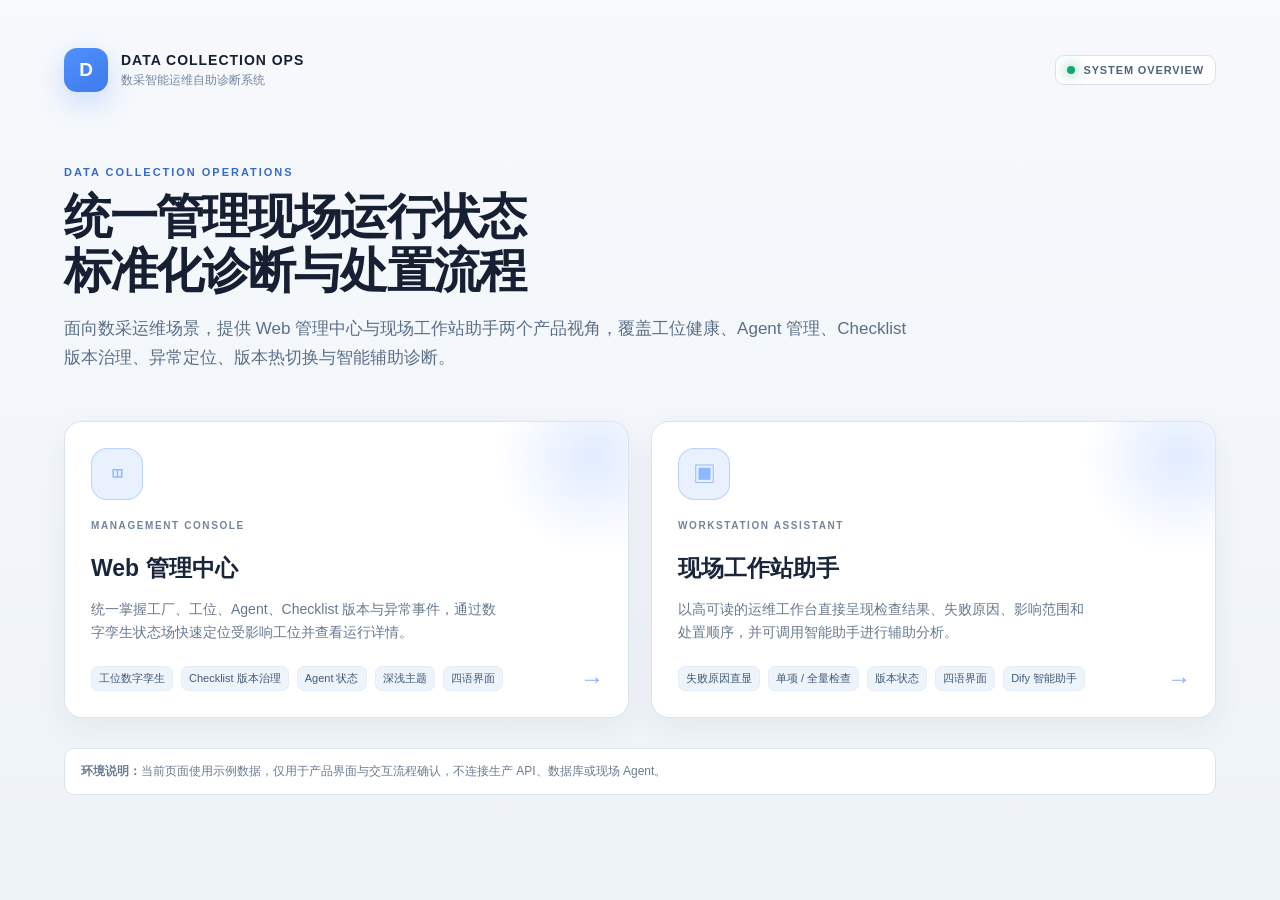
==== index.html @ 31a9c26c "Add files via upload" ====
<!DOCTYPE html>
<html lang="zh-CN" data-theme="light">
<head>
  <meta charset="UTF-8" />
  <meta name="viewport" content="width=device-width,initial-scale=1" />
  <title>数采智能运维自助诊断系统</title>
  <link rel="stylesheet" href="assets/styles.css" />
</head>
<body class="product-entry-body">
  <main class="entry-page official-entry-page">
    <div class="entry-shell">
      <div class="entry-brand official-entry-brand">
        <div class="logo-block">D</div>
        <div>
          <div style="font-weight:800;letter-spacing:.07em">DATA COLLECTION OPS</div>
          <div class="muted" style="font-size:12px;margin-top:4px">数采智能运维自助诊断系统</div>
        </div>
        <div class="entry-status" style="margin-left:auto"><span class="dot green"></span> SYSTEM OVERVIEW</div>
      </div>

      <section class="entry-hero official-entry-hero">
        <div class="section-eyebrow">DATA COLLECTION OPERATIONS</div>
        <h1>统一管理现场运行状态<br/>标准化诊断与处置流程</h1>
        <p>面向数采运维场景，提供 Web 管理中心与现场工作站助手两个产品视角，覆盖工位健康、Agent 管理、Checklist 版本治理、异常定位、版本热切换与智能辅助诊断。</p>
      </section>

      <section class="entry-cards official-entry-cards">
        <a class="entry-card card official-entry-card" href="web-console.html">
          <div class="entry-card-icon">◫</div>
          <div class="entry-card-kicker">MANAGEMENT CONSOLE</div>
          <h2>Web 管理中心</h2>
          <p>统一掌握工厂、工位、Agent、Checklist 版本与异常事件，通过数字孪生状态场快速定位受影响工位并查看运行详情。</p>
          <div class="entry-features"><span class="tag">工位数字孪生</span><span class="tag">Checklist 版本治理</span><span class="tag">Agent 状态</span><span class="tag">深浅主题</span><span class="tag">四语界面</span></div>
          <span class="entry-arrow">→</span>
        </a>
        <a class="entry-card card official-entry-card" href="workstation-assistant.html">
          <div class="entry-card-icon">▣</div>
          <div class="entry-card-kicker">WORKSTATION ASSISTANT</div>
          <h2>现场工作站助手</h2>
          <p>以高可读的运维工作台直接呈现检查结果、失败原因、影响范围和处置顺序，并可调用智能助手进行辅助分析。</p>
          <div class="entry-features"><span class="tag">失败原因直显</span><span class="tag">单项 / 全量检查</span><span class="tag">版本状态</span><span class="tag">四语界面</span><span class="tag">Dify 智能助手</span></div>
          <span class="entry-arrow">→</span>
        </a>
      </section>
      <div class="environment-note"><b>环境说明：</b>当前页面使用示例数据，仅用于产品界面与交互流程确认，不连接生产 API、数据库或现场 Agent。</div>
    </div>
  </main>
  <script src="assets/jquery-3.6.1.min.js"></script>
  <script src="assets/common.js"></script>
</body>
</html>
---- assets/styles.css ----
:root{
  --bg:#07111f;
  --bg-2:#091728;
  --panel:#0e1d31;
  --panel-2:#11233a;
  --panel-3:#0a182a;
  --line:#203b5d;
  --line-soft:#162d49;
  --text:#f5f8ff;
  --text-2:#c3d2e8;
  --muted:#7894b9;
  --brand:#4f8cff;
  --brand-2:#6aa2ff;
  --cyan:#27d3c2;
  --green:#38d6a4;
  --yellow:#f5bf4f;
  --red:#ff6d77;
  --purple:#8e7dff;
  --shadow:0 18px 55px rgba(0,0,0,.27);
  --radius:18px;
  --radius-sm:12px;
  --sidebar:232px;
}
[data-theme="light"]{
  --bg:#edf3fb;
  --bg-2:#f7faff;
  --panel:#ffffff;
  --panel-2:#f5f8fc;
  --panel-3:#eef4fb;
  --line:#d5e1ef;
  --line-soft:#e6edf6;
  --text:#14243b;
  --text-2:#435a78;
  --muted:#7386a1;
  --brand:#2f6fed;
  --brand-2:#4d82ef;
  --cyan:#0aa997;
  --green:#12a772;
  --yellow:#d99516;
  --red:#e64d5a;
  --purple:#6e5be8;
  --shadow:0 16px 42px rgba(31,63,102,.12);
}
*{box-sizing:border-box}
html{scroll-behavior:smooth}
body{margin:0;background:var(--bg);color:var(--text);font-family:"Segoe UI","Microsoft YaHei",Arial,sans-serif;font-size:14px;transition:background .25s,color .25s}
a{color:inherit;text-decoration:none}
button,input,select,textarea{font:inherit}
button{color:inherit}
::selection{background:rgba(79,140,255,.35)}
::-webkit-scrollbar{width:9px;height:9px}
::-webkit-scrollbar-track{background:transparent}
::-webkit-scrollbar-thumb{background:#29435f;border-radius:999px}
[data-theme="light"] ::-webkit-scrollbar-thumb{background:#c4d1df}
.data-badge{display:inline-flex;align-items:center;gap:7px;padding:6px 10px;border:1px solid rgba(79,140,255,.35);background:rgba(79,140,255,.10);border-radius:999px;color:#9fc0ff;font-size:12px;font-weight:600;letter-spacing:.04em}
[data-theme="light"] .data-badge{color:#2f6fed}
.dot{width:8px;height:8px;border-radius:50%;display:inline-block;background:currentColor;box-shadow:0 0 13px currentColor}
.dot.green{color:var(--green)}.dot.red{color:var(--red)}.dot.yellow{color:var(--yellow)}.dot.blue{color:var(--brand)}.dot.muted{color:#6d829c}
.btn{display:inline-flex;align-items:center;justify-content:center;gap:8px;border:1px solid var(--line);background:var(--panel-2);padding:10px 14px;border-radius:10px;cursor:pointer;transition:.18s ease;white-space:nowrap}
.btn:hover{transform:translateY(-1px);border-color:#3d628d;background:#162b46}
[data-theme="light"] .btn:hover{background:#eef4ff;border-color:#aac5eb}
.btn.primary{background:linear-gradient(135deg,var(--brand),#3b74ed);border-color:transparent;color:#fff;box-shadow:0 8px 20px rgba(79,140,255,.22)}
.btn.primary:hover{filter:brightness(1.07)}
.btn.success{border-color:rgba(56,214,164,.45);background:rgba(56,214,164,.09);color:var(--green)}
.btn.danger{border-color:rgba(255,109,119,.45);background:rgba(255,109,119,.08);color:var(--red)}
.btn.ghost{background:transparent}
.btn.sm{padding:7px 10px;border-radius:8px;font-size:12px}
.icon-btn{width:38px;height:38px;padding:0;border-radius:10px}
.card{background:var(--panel);border:1px solid var(--line);border-radius:var(--radius);box-shadow:0 8px 30px rgba(0,0,0,.05)}
.card-head{display:flex;align-items:flex-start;justify-content:space-between;gap:16px;padding:18px 20px;border-bottom:1px solid var(--line-soft)}
.card-title{font-size:17px;font-weight:700;letter-spacing:.01em}
.card-subtitle{margin-top:5px;color:var(--muted);font-size:12px;line-height:1.55}
.card-body{padding:20px}
.section-title{font-size:22px;font-weight:750;letter-spacing:-.02em}
.section-eyebrow{color:#72a9ff;text-transform:uppercase;font-size:11px;letter-spacing:.18em;font-weight:800;margin-bottom:9px}
.muted{color:var(--muted)}
.text-green{color:var(--green)}.text-red{color:var(--red)}.text-yellow{color:var(--yellow)}.text-blue{color:#7fb0ff}
.status-pill{display:inline-flex;align-items:center;gap:7px;border-radius:999px;padding:6px 10px;font-size:12px;font-weight:700;background:var(--panel-3);border:1px solid var(--line)}
.status-pill.green{color:var(--green);border-color:rgba(56,214,164,.35);background:rgba(56,214,164,.07)}
.status-pill.red{color:var(--red);border-color:rgba(255,109,119,.35);background:rgba(255,109,119,.07)}
.status-pill.yellow{color:var(--yellow);border-color:rgba(245,191,79,.35);background:rgba(245,191,79,.07)}
.status-pill.blue{color:#82b4ff;border-color:rgba(79,140,255,.35);background:rgba(79,140,255,.09)}
.kpi-number{font-size:30px;font-weight:760;letter-spacing:-.03em;margin-top:8px}
.kpi-label{color:var(--muted);font-size:12px}
.kpi-trend{font-size:12px;margin-top:8px;color:var(--text-2)}
.progress{height:7px;background:var(--panel-3);border-radius:99px;overflow:hidden}
.progress>span{display:block;height:100%;border-radius:inherit;background:linear-gradient(90deg,var(--brand),var(--cyan))}
.tag{display:inline-flex;align-items:center;padding:4px 7px;border-radius:7px;background:var(--panel-3);color:var(--text-2);border:1px solid var(--line-soft);font-size:11px}
.divider{height:1px;background:var(--line-soft)}
.inline{display:flex;align-items:center;gap:10px}.between{display:flex;align-items:center;justify-content:space-between;gap:12px}
.grid-4{display:grid;grid-template-columns:repeat(4,minmax(0,1fr));gap:14px}
.grid-3{display:grid;grid-template-columns:repeat(3,minmax(0,1fr));gap:14px}
.grid-2{display:grid;grid-template-columns:repeat(2,minmax(0,1fr));gap:14px}

/* Entry */
.entry-page{min-height:100vh;background:
 radial-gradient(circle at 15% 20%,rgba(79,140,255,.18),transparent 30%),
 radial-gradient(circle at 80% 8%,rgba(39,211,194,.10),transparent 28%),var(--bg);padding:48px 5vw}
.entry-shell{max-width:1180px;margin:0 auto}
.entry-brand{display:flex;align-items:center;gap:13px;margin-bottom:64px}
.logo-block{width:44px;height:44px;display:grid;place-items:center;border-radius:13px;background:linear-gradient(145deg,#4e90ff,#407bea);box-shadow:0 10px 30px rgba(79,140,255,.28);font-size:19px;font-weight:800;color:#fff}
.entry-hero{max-width:820px}
.entry-hero h1{font-size:46px;line-height:1.12;margin:12px 0 16px;letter-spacing:-.04em}
.entry-hero p{font-size:17px;color:var(--text-2);line-height:1.75;margin:0}
.entry-cards{display:grid;grid-template-columns:1fr 1fr;gap:22px;margin-top:48px}
.entry-card{position:relative;overflow:hidden;padding:26px;min-height:270px;cursor:pointer;transition:.22s ease}
.entry-card:hover{transform:translateY(-5px);border-color:#3d6594;box-shadow:var(--shadow)}
.entry-card::after{content:"";position:absolute;width:210px;height:210px;border-radius:50%;right:-70px;top:-70px;background:radial-gradient(circle,rgba(79,140,255,.17),transparent 65%)}
.entry-card-icon{width:52px;height:52px;border-radius:16px;display:grid;place-items:center;background:rgba(79,140,255,.12);border:1px solid rgba(79,140,255,.3);font-size:23px;color:#8bb8ff}
.entry-card h2{font-size:23px;margin:22px 0 9px}.entry-card p{color:var(--muted);line-height:1.65;max-width:82%}
.entry-features{display:flex;flex-wrap:wrap;gap:8px;margin-top:22px}.entry-arrow{position:absolute;right:24px;bottom:24px;font-size:24px;color:#82b3ff}

/* Web shell */
.web-page{background:var(--bg-2)}
.app-shell{min-height:100vh;display:grid;grid-template-columns:var(--sidebar) 1fr}
.sidebar{position:sticky;top:0;height:100vh;background:#06101d;border-right:1px solid #1d304a;padding:20px 14px;display:flex;flex-direction:column;z-index:20}
[data-theme="light"] .sidebar{background:#fff;border-color:var(--line)}
.brand{display:flex;align-items:center;gap:11px;padding:4px 8px 22px;border-bottom:1px solid var(--line-soft)}
.brand-name{font-weight:800;letter-spacing:.05em}.brand-sub{font-size:10px;color:var(--muted);margin-top:2px}
.nav{padding:18px 2px;display:flex;flex-direction:column;gap:6px;overflow:auto}
.nav-item{display:flex;align-items:center;gap:12px;padding:11px 12px;border-radius:11px;color:#b7c8df;cursor:pointer;transition:.16s}
[data-theme="light"] .nav-item{color:#4e6179}
.nav-item:hover{background:rgba(79,140,255,.08);color:var(--text)}
.nav-item.active{background:linear-gradient(90deg,rgba(79,140,255,.21),rgba(79,140,255,.08));color:#85b4ff;border:1px solid rgba(79,140,255,.18)}
.nav-icon{width:18px;text-align:center;font-size:15px}
.sidebar-footer{margin-top:auto;border-top:1px solid var(--line-soft);padding-top:14px}
.profile{display:flex;align-items:center;gap:10px;padding:10px}.avatar{width:34px;height:34px;border-radius:10px;background:linear-gradient(145deg,#4f8cff,#6f79ff);display:grid;place-items:center;font-weight:700;color:#fff}
.main{min-width:0}.topbar{height:68px;display:flex;align-items:center;justify-content:space-between;padding:0 28px;border-bottom:1px solid var(--line-soft);background:color-mix(in srgb,var(--bg-2) 86%,transparent);backdrop-filter:blur(12px);position:sticky;top:0;z-index:15}
.page-headline{font-weight:700}.top-actions{display:flex;align-items:center;gap:10px}
.theme-switch{display:flex;padding:3px;border:1px solid var(--line);border-radius:10px;background:var(--panel-3)}
.theme-switch button{border:0;background:transparent;color:var(--muted);border-radius:7px;padding:6px 9px;cursor:pointer;font-size:12px}.theme-switch button.active{background:var(--panel);color:var(--text);box-shadow:0 2px 8px rgba(0,0,0,.12)}
.content{padding:26px 28px 44px;max-width:1700px;margin:0 auto}
.hero-strip{display:flex;justify-content:space-between;align-items:flex-end;gap:20px;margin-bottom:20px}
.hero-strip h1{font-size:31px;margin:5px 0 8px;letter-spacing:-.035em}.hero-strip p{color:var(--muted);margin:0;line-height:1.6}.hero-actions{display:flex;gap:10px}
.kpi-card{padding:18px;position:relative;overflow:hidden}.kpi-card:after{content:"";position:absolute;width:90px;height:90px;border-radius:50%;right:-30px;top:-30px;background:rgba(79,140,255,.08)}
.dashboard-grid{display:grid;grid-template-columns:1.35fr .9fr;gap:14px;margin-top:14px}
.station-table{width:100%;border-collapse:collapse}.station-table th{text-align:left;color:var(--muted);font-size:11px;font-weight:600;padding:0 12px 12px;border-bottom:1px solid var(--line-soft)}.station-table td{padding:14px 12px;border-bottom:1px solid var(--line-soft);vertical-align:middle}.station-table tr:last-child td{border-bottom:0}.station-table tbody tr{cursor:pointer;transition:.15s}.station-table tbody tr:hover{background:rgba(79,140,255,.045)}
.station-name{font-weight:700}.station-meta{font-size:11px;color:var(--muted);margin-top:3px}
.health-score{font-size:18px;font-weight:800}.mini-bar{width:76px;height:5px;background:var(--panel-3);border-radius:99px;margin-top:5px}.mini-bar span{height:100%;display:block;border-radius:inherit}
.alert-list{display:flex;flex-direction:column}.alert-item{padding:14px 0;border-bottom:1px solid var(--line-soft);display:grid;grid-template-columns:auto 1fr auto;gap:11px}.alert-item:last-child{border-bottom:0}.alert-icon{width:31px;height:31px;border-radius:9px;display:grid;place-items:center;background:rgba(255,109,119,.09);color:var(--red);font-weight:900}.alert-title{font-weight:650}.alert-desc{font-size:11px;color:var(--muted);margin-top:4px;line-height:1.45}.alert-time{font-size:11px;color:var(--muted)}
.section-block{margin-top:14px}.tabs{display:flex;gap:6px;padding:0 20px;border-bottom:1px solid var(--line-soft)}.tab{padding:12px 4px;margin-right:18px;color:var(--muted);cursor:pointer;border-bottom:2px solid transparent}.tab.active{color:#86b6ff;border-color:var(--brand);font-weight:650}
.version-toolbar{display:flex;align-items:center;justify-content:space-between;gap:12px;margin-bottom:14px}.segmented{display:flex;background:var(--panel-3);border:1px solid var(--line);border-radius:9px;padding:3px}.segmented button{border:0;background:transparent;color:var(--muted);padding:6px 9px;border-radius:6px;cursor:pointer}.segmented button.active{background:var(--panel-2);color:var(--text)}
.version-table{width:100%;border-collapse:collapse}.version-table th,.version-table td{padding:12px 10px;text-align:left;border-bottom:1px solid var(--line-soft)}.version-table th{font-size:11px;color:var(--muted);font-weight:600}.version-table tbody tr:last-child td{border-bottom:0}
.version-badge{font-weight:800;font-size:15px}.version-current{color:var(--green)}
.sync-timeline{display:flex;align-items:center;gap:0;overflow:auto;padding:8px 0 2px}.sync-step{min-width:120px;position:relative;text-align:center;color:var(--muted)}.sync-step:before{content:"";position:absolute;left:50%;right:-50%;height:2px;background:var(--line);top:10px}.sync-step:last-child:before{display:none}.sync-dot{width:20px;height:20px;border-radius:50%;margin:0 auto 8px;background:var(--panel-3);border:2px solid var(--line);position:relative;z-index:2}.sync-step.done .sync-dot{background:var(--green);border-color:var(--green);box-shadow:0 0 14px rgba(56,214,164,.25)}.sync-step.done{color:var(--text-2)}.sync-step.done:before{background:var(--green)}.sync-step.current .sync-dot{border-color:var(--brand);box-shadow:0 0 0 5px rgba(79,140,255,.1)}.sync-step.current{color:#8eb9ff}
.drawer-mask,.modal-mask{position:fixed;inset:0;background:rgba(2,7,14,.6);backdrop-filter:blur(3px);display:none;z-index:50}.drawer{position:absolute;top:0;right:0;width:min(520px,92vw);height:100%;background:var(--panel);border-left:1px solid var(--line);padding:24px;overflow:auto;box-shadow:-25px 0 70px rgba(0,0,0,.25)}.drawer-close{position:absolute;right:18px;top:18px}.drawer h2{margin:10px 0 4px}.detail-grid{display:grid;grid-template-columns:1fr 1fr;gap:10px;margin:20px 0}.detail-box{padding:13px;border:1px solid var(--line-soft);border-radius:11px;background:var(--panel-3)}.detail-box small{color:var(--muted);display:block;margin-bottom:7px}.check-line{display:grid;grid-template-columns:auto 1fr auto;gap:10px;padding:12px;border:1px solid var(--line-soft);border-radius:11px;margin-top:9px;background:var(--panel-3)}
.modal-mask{align-items:center;justify-content:center}.modal{width:min(560px,92vw);background:var(--panel);border:1px solid var(--line);border-radius:18px;box-shadow:var(--shadow);padding:22px}.modal-mask.open{display:flex}.form-row{margin-top:14px}.form-row label{display:block;color:var(--muted);font-size:12px;margin-bottom:7px}.form-control{width:100%;background:var(--panel-3);color:var(--text);border:1px solid var(--line);border-radius:10px;padding:10px 12px;outline:none}.form-control:focus{border-color:var(--brand)}
.toast{position:fixed;right:24px;top:84px;z-index:90;background:var(--panel);border:1px solid var(--line);border-radius:12px;padding:12px 15px;box-shadow:var(--shadow);display:none;min-width:250px}.toast strong{display:block;margin-bottom:3px}.toast p{margin:0;color:var(--muted);font-size:12px}

/* WPF page */
.wpf-body{background:#06111f;min-height:100vh;padding:18px;display:grid;place-items:center}.wpf-window{width:min(1540px,calc(100vw - 36px));height:min(900px,calc(100vh - 36px));min-height:650px;background:#071421;border:1px solid #27405f;border-radius:13px;overflow:hidden;box-shadow:0 30px 90px rgba(0,0,0,.5);display:grid;grid-template-rows:58px 1fr;position:relative}
.wpf-titlebar{display:grid;grid-template-columns:1fr auto auto;align-items:center;background:#081626;border-bottom:1px solid #1e3856;padding-left:14px}.wpf-brand{display:flex;align-items:center;gap:10px}.wpf-logo{width:36px;height:36px;border-radius:10px;background:linear-gradient(145deg,#4f8cff,#3d78e9);display:grid;place-items:center;font-weight:800}.wpf-brand-title{font-weight:750}.wpf-brand-sub{font-size:10px;color:#7c9bc1;margin-top:2px}.wpf-lang{display:flex;align-items:center;gap:9px;color:#819cbb;font-size:12px;margin-right:16px}.wpf-select{background:#10233a;border:1px solid #274667;border-radius:8px;color:#eef5ff;padding:6px 28px 6px 10px}.window-controls{display:flex;height:100%}.window-control{width:48px;height:100%;border:0;background:transparent;color:#a9bdd6;cursor:pointer;font-size:17px}.window-control:hover{background:#122740;color:#fff}.window-control.close:hover{background:#c9414a;color:#fff}
.wpf-content{padding:22px;overflow:auto;display:flex;flex-direction:column;gap:16px;background:linear-gradient(150deg,#071523,#08192a)}
.wpf-health{display:grid;grid-template-columns:1fr auto;gap:18px;align-items:center;border:1px solid #284361;border-radius:18px;background:#112137;padding:18px 20px}.wpf-health-main{display:flex;align-items:flex-start;gap:14px}.wpf-health-dot{margin-top:7px;width:12px;height:12px;border-radius:50%;background:var(--red);box-shadow:0 0 16px rgba(255,109,119,.45)}.wpf-health-status{font-size:25px;font-weight:780;line-height:1}.wpf-active-badge{margin-left:10px;font-size:13px;color:var(--green);padding:7px 10px;border-radius:9px;background:rgba(56,214,164,.09)}.wpf-health-meta{color:#7896b9;margin-top:10px;display:flex;flex-direction:column;gap:4px}.wpf-actions{display:flex;align-items:center;gap:12px}.wpf-connection{display:flex;align-items:center;gap:8px;background:#112d48;padding:12px 14px;border-radius:12px;font-weight:650}.wpf-primary{background:#4f87f5;color:white;border:0;padding:13px 18px;border-radius:11px;font-weight:700;cursor:pointer}.wpf-primary:hover{filter:brightness(1.08)}
.wpf-info-grid{display:grid;grid-template-columns:repeat(4,minmax(0,1fr));gap:10px}.wpf-info-card{background:#102138;border:1px solid #284361;border-radius:15px;padding:16px 18px;min-height:100px}.wpf-info-label{font-size:11px;color:#7392b8}.wpf-info-value{font-size:18px;font-weight:730;margin-top:9px;white-space:nowrap;overflow:hidden;text-overflow:ellipsis}.wpf-info-value.small{font-size:16px}.wpf-info-sub{font-size:11px;color:#7794b4;margin-top:6px}
.wpf-check-center{border:1px solid #284361;border-radius:18px;background:#102138;padding:20px;flex:1;min-height:320px}.wpf-check-head{display:flex;justify-content:space-between;gap:15px;align-items:flex-start;margin-bottom:18px}.wpf-check-title{font-size:21px;font-weight:760}.wpf-check-desc{font-size:12px;color:#7695bb;margin-top:5px}.wpf-last-update{color:#7998be;font-size:11px;padding-top:8px}
.wpf-group{border:1px solid #284361;border-radius:14px;background:#0a192a;margin-bottom:11px;overflow:hidden}.wpf-group.failed{border-color:#c94c60;box-shadow:inset 0 0 0 1px rgba(255,109,119,.05)}.wpf-group-header{display:grid;grid-template-columns:1fr auto auto;gap:14px;align-items:center;padding:15px 16px}.wpf-group-title{display:flex;align-items:center;gap:10px;font-weight:750}.wpf-group-time{font-size:10px;color:#6f8dae;margin-top:4px;margin-left:21px}.wpf-group-status{font-weight:750}.wpf-check-btn{border:1px solid #2a4b70;background:#15314f;color:#eaf3ff;border-radius:9px;padding:9px 13px;cursor:pointer}.wpf-check-btn:hover{background:#1c3d60}.wpf-item{margin:0 16px 16px 40px;border:1px solid #274462;background:#102139;border-radius:11px;display:grid;grid-template-columns:minmax(180px,260px) auto 1fr auto;gap:14px;align-items:center;padding:12px}.wpf-item-name{font-weight:700}.wpf-item-status{font-weight:750}.wpf-item-reason{color:#b7c8dc;line-height:1.45}.wpf-item-duration{color:#86a7cd;font-size:12px}.wpf-success-copy{color:#4fd5a8;padding:2px 0 15px 39px}
.wpf-footer{display:grid;grid-template-columns:1fr auto;gap:12px;align-items:center;background:#102138;border:1px solid #284361;border-radius:15px;padding:13px 18px}.wpf-agent-label{font-weight:700}.wpf-agent-id{color:#84a4c8;font-size:12px;margin-top:5px}.copy-btn{background:#152e4b;border:0;color:#e9f2ff;padding:10px 13px;border-radius:9px;cursor:pointer}

/* Pet assistant */
.pet-launcher{position:absolute;right:24px;bottom:24px;z-index:40;display:flex;align-items:flex-end;gap:10px}.pet-tip{background:#fff;color:#243247;border-radius:14px 14px 4px 14px;padding:9px 12px;box-shadow:0 10px 30px rgba(0,0,0,.28);font-size:12px;opacity:0;transform:translateY(6px);transition:.2s;pointer-events:none}.pet-launcher:hover .pet-tip{opacity:1;transform:none}.pet{width:62px;height:62px;border:0;border-radius:22px;background:linear-gradient(145deg,#6a96ff,#715cf0);box-shadow:0 12px 32px rgba(77,101,244,.42);cursor:pointer;position:relative;transition:.2s}.pet:hover{transform:translateY(-3px) rotate(-2deg)}.pet-face{position:absolute;left:12px;right:12px;top:17px;height:29px;background:#f8fbff;border-radius:14px 14px 17px 17px}.pet-eye{position:absolute;top:10px;width:5px;height:7px;background:#3a4b72;border-radius:50%}.pet-eye.l{left:10px}.pet-eye.r{right:10px}.pet-mouth{position:absolute;left:50%;bottom:6px;width:11px;height:5px;border-bottom:2px solid #5d6b8f;border-radius:0 0 8px 8px;transform:translateX(-50%)}.pet-ear{position:absolute;width:17px;height:18px;background:#7da5ff;top:-7px}.pet-ear.l{left:8px;border-radius:12px 4px 4px 4px;transform:rotate(-12deg)}.pet-ear.r{right:8px;border-radius:4px 12px 4px 4px;transform:rotate(12deg)}.pet-notify{position:absolute;right:-3px;top:-3px;width:20px;height:20px;border-radius:50%;background:#ff5d6a;color:white;border:3px solid #071421;font-size:10px;font-weight:800;display:grid;place-items:center}
.assistant-panel{position:absolute;right:22px;bottom:96px;width:min(390px,calc(100% - 44px));height:min(600px,calc(100% - 130px));background:#0d1d30;border:1px solid #315274;border-radius:18px;box-shadow:0 28px 70px rgba(0,0,0,.46);z-index:45;display:none;grid-template-rows:auto auto 1fr auto;overflow:hidden}.assistant-panel.open{display:grid}.assistant-head{display:flex;align-items:center;justify-content:space-between;padding:15px 16px;border-bottom:1px solid #213e5d;background:linear-gradient(135deg,#132945,#101f34)}.assistant-ident{display:flex;align-items:center;gap:10px}.assistant-mini-pet{width:34px;height:34px;border-radius:11px;background:linear-gradient(145deg,#6a96ff,#725de8);display:grid;place-items:center;font-weight:800}.assistant-name{font-weight:760}.assistant-online{font-size:10px;color:#5fe0b1;margin-top:2px}.assistant-head-actions{display:flex;gap:4px}.assistant-head-actions button{width:31px;height:31px;border:0;border-radius:8px;background:transparent;color:#8ca8c8;cursor:pointer}.assistant-head-actions button:hover{background:#17324f;color:#fff}.assistant-context{padding:10px 13px;background:#0a1929;border-bottom:1px solid #1c3653;display:flex;align-items:center;gap:8px;font-size:11px;color:#83a1c3}.assistant-context strong{color:#dceaff}.assistant-messages{padding:14px;overflow:auto;display:flex;flex-direction:column;gap:12px}.msg{max-width:88%;display:flex;gap:8px;align-items:flex-start}.msg.bot{align-self:flex-start}.msg.user{align-self:flex-end;flex-direction:row-reverse}.msg-avatar{width:27px;height:27px;border-radius:9px;background:#223e5f;display:grid;place-items:center;font-size:11px;flex:none}.msg.bot .msg-avatar{background:linear-gradient(145deg,#5d8cff,#7159e8)}.bubble{border-radius:13px;padding:10px 11px;line-height:1.55;font-size:12px;background:#132842;border:1px solid #203d5c;color:#dce8f8}.msg.user .bubble{background:#3e74df;border-color:#4e84ee;color:#fff;border-radius:13px 4px 13px 13px}.assistant-actions-row{display:flex;flex-wrap:wrap;gap:6px;margin-top:8px}.quick-chip{border:1px solid #2b4a6d;background:#11243a;color:#9fbee1;border-radius:999px;padding:6px 9px;font-size:10px;cursor:pointer}.quick-chip:hover{border-color:#5485bd;color:#fff}.assistant-compose{padding:11px;border-top:1px solid #1d3856;background:#0a1929}.compose-box{display:grid;grid-template-columns:1fr auto;gap:8px;align-items:end;background:#10233a;border:1px solid #284968;border-radius:12px;padding:7px}.compose-box textarea{resize:none;background:transparent;border:0;outline:0;color:#eaf3ff;min-height:34px;max-height:90px;padding:7px;line-height:1.45}.send-btn{width:38px;height:38px;border:0;border-radius:9px;background:#4f86f0;color:#fff;cursor:pointer;font-size:16px}.assistant-footnote{font-size:9px;color:#5f7e9e;text-align:center;margin-top:6px}.typing{display:inline-flex;gap:4px;align-items:center}.typing i{width:5px;height:5px;background:#84a7cd;border-radius:50%;animation:bounce 1s infinite}.typing i:nth-child(2){animation-delay:.15s}.typing i:nth-child(3){animation-delay:.3s}@keyframes bounce{0%,60%,100%{transform:translateY(0);opacity:.5}30%{transform:translateY(-4px);opacity:1}}

/* responsive */
@media(max-width:1200px){
  :root{--sidebar:205px}.grid-4{grid-template-columns:repeat(2,1fr)}.dashboard-grid{grid-template-columns:1fr}.wpf-info-grid{grid-template-columns:repeat(2,1fr)}
}
@media(max-width:900px){
  .app-shell{grid-template-columns:70px 1fr}.sidebar{padding:14px 8px}.brand-name,.brand-sub,.nav-item span:last-child,.profile>div:last-child{display:none}.brand{justify-content:center;padding-left:0;padding-right:0}.nav-item{justify-content:center}.nav-icon{font-size:17px}.sidebar-footer .profile{justify-content:center}.content{padding:20px 16px}.topbar{padding:0 16px}.hero-strip{align-items:flex-start;flex-direction:column}.entry-cards{grid-template-columns:1fr}.entry-hero h1{font-size:38px}.wpf-window{width:100vw;height:100vh;border-radius:0;border:0}.wpf-body{padding:0}.wpf-info-grid{grid-template-columns:1fr 1fr}.wpf-item{grid-template-columns:1fr auto}.wpf-item-reason{grid-column:1/-1}.wpf-item-duration{grid-column:2}.wpf-group-header{grid-template-columns:1fr auto}.wpf-group-status{display:none}
}
@media(max-width:620px){
  .grid-4,.grid-3,.grid-2{grid-template-columns:1fr}.entry-page{padding:30px 20px}.entry-hero h1{font-size:32px}.top-actions .status-pill{display:none}.wpf-content{padding:12px}.wpf-health{grid-template-columns:1fr}.wpf-actions{justify-content:flex-end}.wpf-info-grid{grid-template-columns:1fr}.wpf-check-head{flex-direction:column}.wpf-last-update{padding:0}.wpf-item{margin-left:12px}.wpf-lang>span{display:none}.assistant-panel{right:10px;bottom:82px;width:calc(100% - 20px)}.pet-launcher{right:14px;bottom:14px}.pet-tip{display:none}
}

/* ===== WPF large-screen cockpit foundation - 1920x1080 ===== */
.cockpit-body{padding:12px;background:#030b15;overflow:hidden}
.cockpit-window{width:min(1880px,calc(100vw - 24px));height:min(1040px,calc(100vh - 24px));min-height:760px;border-radius:16px;grid-template-rows:64px 1fr;background:#071321}
.cockpit-titlebar{grid-template-columns:1fr auto auto auto;padding-left:18px;background:#06111f}
.cockpit-title-state{display:flex;align-items:center;gap:18px;margin-right:28px;font-size:14px}.title-station{font-weight:750;color:#dce9f9}.title-online{display:flex;align-items:center;gap:8px;color:#69deb8;font-size:13px}
.cockpit-content{min-height:0;display:grid;grid-template-rows:128px minmax(0,1fr) 68px;gap:14px;padding:18px;background:radial-gradient(circle at 78% 0%,rgba(40,96,172,.09),transparent 38%),linear-gradient(145deg,#071421,#081827)}
.cockpit-commandbar{border:1px solid #294563;border-radius:18px;background:linear-gradient(135deg,#10233a,#0c1c30);display:grid;grid-template-columns:minmax(380px,1.1fr) auto 230px;gap:26px;align-items:center;padding:22px 24px;box-shadow:inset 0 1px rgba(255,255,255,.015)}
.command-health{display:flex;align-items:center;gap:17px}.command-health-icon{width:54px;height:54px;border-radius:17px;background:rgba(255,109,119,.08);border:1px solid rgba(255,109,119,.24);display:grid;place-items:center}.command-pulse{width:16px;height:16px;border-radius:50%;background:#ff6d77;box-shadow:0 0 0 7px rgba(255,109,119,.09),0 0 24px rgba(255,109,119,.42)}
.command-label{font-size:13px;color:#7e9bbc}.command-status-row{display:flex;align-items:center;gap:14px;margin-top:5px}.command-status{font-size:30px;letter-spacing:-.03em}.active-chip{font-size:13px;color:#53deb1;background:rgba(56,214,164,.08);border:1px solid rgba(56,214,164,.22);padding:6px 10px;border-radius:9px;font-weight:700}.command-copy{font-size:14px;color:#8ba7c8;margin-top:7px}.command-metrics{display:grid;grid-template-columns:repeat(4,minmax(92px,1fr));gap:10px}.command-metric{min-width:92px;border-left:1px solid #24415f;padding:2px 16px}.command-metric span{display:block;color:#718eaf;font-size:12px}.command-metric strong{display:block;font-size:19px;margin-top:8px;white-space:nowrap}.cockpit-runall{border:1px solid #588ff7;background:linear-gradient(135deg,#4f8cff,#3c73e8);color:white;border-radius:15px;height:66px;padding:0 20px;display:flex;align-items:center;justify-content:center;gap:13px;cursor:pointer;box-shadow:0 12px 28px rgba(79,140,255,.18)}.cockpit-runall:hover{filter:brightness(1.08);transform:translateY(-1px)}.cockpit-runall .runall-icon{width:30px;height:30px;border-radius:10px;background:rgba(255,255,255,.14);display:grid;place-items:center}.cockpit-runall b{display:block;font-size:16px}.cockpit-runall small{display:block;font-size:10px;opacity:.76;margin-top:4px;font-weight:400}
.cockpit-workspace{min-height:0;display:grid;grid-template-columns:minmax(390px,34%) minmax(0,1fr);gap:14px}.check-nav-panel,.diagnosis-panel{min-height:0;border:1px solid #294563;border-radius:18px;background:#0e1e32}.check-nav-panel{padding:21px;display:grid;grid-template-rows:auto minmax(0,1fr) auto}.panel-heading{display:flex;align-items:flex-start;justify-content:space-between;margin-bottom:17px}.panel-heading h2{font-size:24px;margin:2px 0 0}.panel-eyebrow{color:#6ea5f9;letter-spacing:.18em;font-size:10px;font-weight:800}.panel-count{color:#7895b7;border:1px solid #284966;background:#102841;border-radius:9px;padding:7px 10px;font-size:11px}.check-nav-list{display:flex;flex-direction:column;gap:10px;overflow:auto;padding-right:3px}.check-nav-item{width:100%;min-height:96px;border:1px solid #274664;border-radius:15px;background:#0a192a;color:inherit;text-align:left;display:grid;grid-template-columns:auto 1fr auto auto;gap:13px;align-items:center;padding:15px 16px;cursor:pointer;transition:.18s}.check-nav-item:hover{background:#10253d;border-color:#3a6086}.check-nav-item.active{background:#122945;border-color:#4c78aa;box-shadow:inset 3px 0 #4f8cff}.check-nav-item.failed.active{border-color:#c65062;box-shadow:inset 3px 0 #ff6d77}.nav-status-dot{width:12px;height:12px;border-radius:50%;box-shadow:0 0 16px currentColor}.nav-status-dot.red{background:var(--red);color:var(--red)}.nav-status-dot.green{background:var(--green);color:var(--green)}.nav-main b{display:block;font-size:17px}.nav-main small{display:block;color:#7896b9;font-size:12px;margin-top:8px}.nav-state{font-size:14px;font-weight:800}.nav-arrow{font-size:25px;color:#6f8cac}.nav-summary{border-top:1px solid #213d5b;margin-top:15px;padding-top:15px;display:grid;grid-template-columns:1fr 1fr;gap:10px}.nav-summary>div{background:#0a1929;border:1px solid #203b58;border-radius:12px;padding:11px 12px;display:grid;grid-template-columns:auto 1fr auto;gap:9px;align-items:center}.nav-summary b{font-size:12px;color:#9ab0cb}.nav-summary strong{font-size:18px}
.diagnosis-panel{padding:25px;display:grid;grid-template-rows:auto auto auto minmax(0,1fr);gap:17px;overflow:auto}.diagnosis-topline{display:flex;align-items:flex-start;justify-content:space-between;gap:24px}.diagnosis-kicker{font-size:11px;color:#ff8b94;letter-spacing:.13em;font-weight:800;margin-bottom:8px}.diagnosis-title-row{display:flex;align-items:center;gap:12px}.diagnosis-big-dot{width:14px;height:14px;border-radius:50%;flex:none}.diagnosis-big-dot.red{background:var(--red);box-shadow:0 0 20px rgba(255,109,119,.6)}.diagnosis-big-dot.green{background:var(--green);box-shadow:0 0 20px rgba(56,214,164,.5)}.diagnosis-title-row h1{font-size:30px;line-height:1.18;margin:0;letter-spacing:-.025em}.diagnosis-title-wrap p{font-size:14px;color:#8da7c5;margin:9px 0 0 26px}.diagnosis-badge{font-size:13px;font-weight:800;border-radius:9px;padding:7px 10px}.diagnosis-badge.failed{color:#ff7b84;background:rgba(255,109,119,.09);border:1px solid rgba(255,109,119,.28)}.diagnosis-badge.passed{color:#50dcae;background:rgba(56,214,164,.08);border:1px solid rgba(56,214,164,.26)}.diagnosis-top-actions{display:flex;gap:10px}.detail-btn{border:1px solid #315373;background:#132a44;color:#e6f0fd;padding:12px 15px;border-radius:11px;cursor:pointer;font-weight:700;white-space:nowrap}.detail-btn:hover{background:#193754}.detail-btn.ai{border-color:#695ff2;background:linear-gradient(135deg,#695ff2,#4c7eef);color:#fff}.detail-btn.ghost{background:#10253d}
.diagnosis-metrics{display:grid;grid-template-columns:repeat(4,1fr);gap:10px}.diagnosis-metrics article{border:1px solid #274562;background:#0a192a;border-radius:13px;padding:14px 16px}.diagnosis-metrics span{display:block;font-size:11px;color:#708dad}.diagnosis-metrics strong{display:block;font-size:17px;margin-top:8px;overflow:hidden;text-overflow:ellipsis;white-space:nowrap}.diagnosis-main-grid{display:grid;grid-template-columns:minmax(0,1.6fr) minmax(260px,.8fr);gap:12px}.reason-card,.impact-card{border:1px solid #294864;background:#0a192a;border-radius:15px;padding:17px 18px}.reason-card.failed{border-color:#8b4050;background:linear-gradient(135deg,rgba(255,109,119,.065),#0a192a 45%)}.reason-card.passed{border-color:#276b59;background:linear-gradient(135deg,rgba(56,214,164,.055),#0a192a 45%)}.reason-head{display:flex;align-items:center;justify-content:space-between;color:#ff8790;font-size:13px;font-weight:800}.reason-card.passed .reason-head{color:#55dcaf}.reason-code{font-size:10px;font-family:Consolas,monospace;color:#aebdd0;background:#14263a;border-radius:7px;padding:5px 7px}.reason-message{font-size:22px;font-weight:760;line-height:1.35;margin-top:15px;color:#f7fbff}.reason-explain{font-size:14px;line-height:1.65;color:#9db3ce;margin-top:10px}.card-mini-title{font-size:11px;color:#7894b4}.impact-value{font-size:17px;font-weight:730;line-height:1.45;margin-top:11px}.impact-note{font-size:12px;line-height:1.55;color:#7f9bbc;margin-top:10px}.action-card{border:1px solid #284763;background:#0a192a;border-radius:15px;padding:17px 18px;min-height:0}.action-head{display:flex;align-items:center;justify-content:space-between}.action-head h3{font-size:18px;margin:3px 0 0}.action-priority{font-size:11px;color:#ffb4ba;background:rgba(255,109,119,.07);border:1px solid rgba(255,109,119,.18);padding:6px 9px;border-radius:8px}.action-steps{display:grid;grid-template-columns:repeat(3,1fr);gap:10px;margin-top:13px}.action-step{display:grid;grid-template-columns:auto 1fr;gap:12px;align-items:flex-start;border:1px solid #203d5a;background:#0d2034;border-radius:12px;padding:12px}.action-step>span{width:30px;height:30px;border-radius:9px;background:#173451;color:#7fb0ff;display:grid;place-items:center;font-weight:800;font-size:11px}.action-step b{display:block;font-size:13px}.action-step small{display:block;color:#7896b6;font-size:11px;line-height:1.45;margin-top:5px}
.cockpit-runtime-rail{border:1px solid #294563;border-radius:15px;background:#0d1e31;display:grid;grid-template-columns:1.55fr 1.4fr .55fr .55fr .7fr .9fr;align-items:center;overflow:hidden}.rail-item{height:100%;min-width:0;padding:12px 16px;border-right:1px solid #203b58;position:relative}.rail-item:last-child{border-right:0}.rail-item span{display:block;color:#708dab;font-size:10px}.rail-item strong{display:block;font-size:12px;margin-top:6px;white-space:nowrap;overflow:hidden;text-overflow:ellipsis}.rail-item.compact strong{font-size:14px}.rail-item button{position:absolute;right:11px;bottom:11px;border:1px solid #315271;background:#142a43;color:#d9e8f9;border-radius:8px;padding:5px 8px;font-size:10px;cursor:pointer}.cockpit-pet-launcher{right:30px;bottom:86px}.cockpit-assistant{top:78px;right:18px;bottom:86px;width:460px;height:auto;border-radius:18px;box-shadow:-20px 24px 70px rgba(0,0,0,.48)}.cockpit-assistant.open{animation:assistantSlide .22s ease-out}@keyframes assistantSlide{from{transform:translateX(24px);opacity:.2}to{transform:none;opacity:1}}
@media (max-width:1500px){.cockpit-commandbar{grid-template-columns:1fr auto 210px}.command-metrics{grid-template-columns:repeat(2,100px)}.cockpit-workspace{grid-template-columns:380px minmax(0,1fr)}.action-steps{grid-template-columns:1fr}.diagnosis-main-grid{grid-template-columns:1fr}.cockpit-runtime-rail{grid-template-columns:1.4fr 1.2fr repeat(4,.65fr)}}
@media (max-height:850px){.cockpit-content{grid-template-rows:108px minmax(0,1fr) 58px;padding:12px;gap:10px}.cockpit-commandbar{padding:14px 18px}.command-health-icon{width:46px;height:46px}.command-status{font-size:25px}.check-nav-item{min-height:78px;padding:11px 14px}.diagnosis-panel{padding:18px;gap:12px}.diagnosis-title-row h1{font-size:25px}.reason-message{font-size:19px}.action-steps{margin-top:9px}.cockpit-runtime-rail .rail-item{padding:8px 12px}}

/* Language control + station digital twin */
.language-switch{height:38px;display:flex;align-items:center;gap:7px;padding:3px 7px;border:1px solid var(--line);border-radius:10px;background:var(--panel-3)}
.language-icon{width:24px;height:24px;border-radius:7px;display:grid;place-items:center;background:rgba(79,140,255,.12);color:#8bb8ff;font-size:11px;font-weight:800}
.language-select{height:30px;min-width:104px;border:0;outline:0;background:transparent;color:var(--text);font-size:12px;cursor:pointer;padding:0 22px 0 2px}
.language-select option{background:var(--panel);color:var(--text)}
[data-theme="light"] .language-icon{background:#e7efff;color:#2f6fed}

.digital-twin-layout{display:grid;grid-template-columns:minmax(0,1.9fr) minmax(310px,.62fr);gap:14px;margin-top:14px;align-items:stretch}
.digital-twin-card{overflow:hidden;min-height:620px;background:linear-gradient(160deg,color-mix(in srgb,var(--panel) 92%,#0c2a4b),var(--panel))}
.twin-head{align-items:center}.twin-title{font-size:20px}.twin-actions{display:flex;align-items:center;gap:10px;flex-wrap:wrap;justify-content:flex-end}
.live-badge{display:inline-flex;align-items:center;gap:7px;border:1px solid rgba(56,214,164,.24);background:rgba(56,214,164,.06);border-radius:9px;padding:7px 9px;color:var(--green);font-size:10px;font-weight:800;letter-spacing:.08em}
.live-badge i{width:7px;height:7px;border-radius:50%;background:var(--green);box-shadow:0 0 12px var(--green);animation:livePulse 1.5s infinite}@keyframes livePulse{50%{opacity:.35;transform:scale(.75)}}
.twin-body{padding:14px 18px 16px;position:relative}
.twin-overview-strip{display:grid;grid-template-columns:repeat(4,minmax(0,1fr)) 120px;gap:9px;margin-bottom:12px}
.twin-stat{min-height:68px;border:1px solid var(--line-soft);background:color-mix(in srgb,var(--panel-3) 86%,transparent);border-radius:12px;padding:11px 13px;position:relative;overflow:hidden}.twin-stat:after{content:"";position:absolute;inset:auto -22px -25px auto;width:72px;height:72px;border-radius:50%;background:rgba(79,140,255,.06)}
.twin-stat span{font-size:10px;color:var(--muted);font-weight:750;letter-spacing:.05em}.twin-stat strong{display:block;font-size:21px;margin-top:5px}.twin-stat small{position:absolute;right:11px;top:29px;color:var(--green);font-size:9px}
.twin-health-ring{width:90px;height:90px;justify-self:end;margin-top:-10px;border-radius:50%;display:grid;place-items:center;position:relative;background:conic-gradient(var(--green) 0 92.8%,rgba(80,110,145,.18) 92.8%);box-shadow:0 0 26px rgba(56,214,164,.09)}
.twin-health-ring:before{content:"";position:absolute;inset:8px;border-radius:50%;background:var(--panel)}.ring-value{z-index:1;font-size:18px;font-weight:800}.ring-value small{font-size:9px;color:var(--muted)}.twin-health-ring>span{position:absolute;z-index:1;top:54px;font-size:8px;color:var(--muted);text-transform:uppercase;letter-spacing:.07em}
.factory-scene{height:430px;position:relative;perspective:1100px;overflow:hidden;border:1px solid color-mix(in srgb,var(--line) 78%,transparent);border-radius:18px;background:radial-gradient(circle at 50% 44%,rgba(79,140,255,.11),transparent 34%),linear-gradient(180deg,rgba(7,19,34,.45),rgba(4,13,25,.82));isolation:isolate}
[data-theme="light"] .factory-scene{background:radial-gradient(circle at 50% 44%,rgba(47,111,237,.11),transparent 34%),linear-gradient(180deg,#f8fbff,#eef4fb)}
.factory-floor{position:absolute;left:4%;right:4%;top:22%;height:72%;transform:rotateX(62deg) translateZ(-65px);transform-origin:center top;border:1px solid rgba(95,149,213,.25);border-radius:24px;background-image:linear-gradient(rgba(73,133,196,.14) 1px,transparent 1px),linear-gradient(90deg,rgba(73,133,196,.14) 1px,transparent 1px),linear-gradient(135deg,rgba(79,140,255,.045),rgba(39,211,194,.015));background-size:42px 42px,42px 42px,100% 100%;box-shadow:0 80px 100px rgba(0,0,0,.22),inset 0 0 70px rgba(79,140,255,.08)}
.factory-floor:after{content:"";position:absolute;inset:12% 8%;border:1px dashed rgba(77,154,218,.18);border-radius:14px}
.factory-links{position:absolute;inset:0;width:100%;height:100%;filter:drop-shadow(0 0 8px rgba(39,211,194,.26));pointer-events:none}.factory-links path{fill:none;stroke:url(#linkGlow);stroke-width:1.3;stroke-dasharray:5 8;animation:lineFlow 6s linear infinite}@keyframes lineFlow{to{stroke-dashoffset:-80}}
.zone-label{position:absolute;color:rgba(135,177,224,.28);font-size:10px;font-weight:900;letter-spacing:.24em;pointer-events:none}.z-b{left:8%;top:11%}.z-d{left:44%;top:13%}.z-g{left:67%;top:14%}.z-h{right:7%;top:12%}
.station-node{--node:#38d6a4;position:absolute;left:var(--x);top:var(--y);transform:translate(-50%,-50%) translateY(calc(var(--lift) * -1));width:155px;min-height:70px;border:1px solid color-mix(in srgb,var(--node) 48%,var(--line));border-radius:13px;background:linear-gradient(155deg,color-mix(in srgb,var(--panel) 94%,var(--node)),color-mix(in srgb,var(--panel-3) 96%,var(--node)));color:var(--text);display:grid;grid-template-columns:38px 1fr auto;gap:9px;align-items:center;padding:10px 10px 10px 9px;text-align:left;cursor:pointer;z-index:4;box-shadow:0 17px 35px rgba(0,0,0,.24),0 0 20px color-mix(in srgb,var(--node) 16%,transparent);transition:.22s ease;transform-style:preserve-3d}
.station-node:after{content:"";position:absolute;inset:auto 9px -8px 9px;height:8px;background:color-mix(in srgb,var(--node) 24%,#07131f);clip-path:polygon(5% 0,95% 0,100% 100%,0 100%);filter:brightness(.8);opacity:.7}
.station-node:hover{transform:translate(-50%,-50%) translateY(calc(var(--lift) * -1 - 8px)) scale(1.05);z-index:10;box-shadow:0 25px 48px rgba(0,0,0,.34),0 0 34px color-mix(in srgb,var(--node) 28%,transparent)}
.station-node.healthy{--node:var(--green)}.station-node.failed{--node:var(--red)}.station-node.switching{--node:var(--yellow)}.station-node.filtered-out{opacity:.07;filter:grayscale(1);pointer-events:none;transform:translate(-50%,-50%) scale(.88)}
.node-beam{position:absolute;left:50%;top:100%;width:1px;height:calc(var(--lift) + 35px);background:linear-gradient(var(--node),transparent);box-shadow:0 0 9px var(--node);opacity:.45;pointer-events:none}
.node-icon{width:36px;height:36px;border-radius:10px;display:grid;place-items:center;border:1px solid color-mix(in srgb,var(--node) 35%,transparent);background:color-mix(in srgb,var(--node) 11%,transparent);color:var(--node);font-size:10px;font-weight:900}.node-copy{min-width:0}.node-copy b{display:block;font-size:12px;white-space:nowrap;overflow:hidden;text-overflow:ellipsis}.node-copy small{display:block;font-size:8px;color:var(--muted);margin-top:4px;white-space:nowrap;overflow:hidden;text-overflow:ellipsis}.node-score{font-size:16px;font-weight:850;color:var(--node)}
.node-alert,.node-spin{position:absolute;right:-7px;top:-8px;width:22px;height:22px;border-radius:50%;display:grid;place-items:center;background:var(--node);color:#fff;font-weight:900;font-size:11px;box-shadow:0 0 18px color-mix(in srgb,var(--node) 70%,transparent)}.node-spin{color:#412c00;animation:nodeRotate 3s linear infinite}@keyframes nodeRotate{to{transform:rotate(360deg)}}
.scene-center-orb{position:absolute;left:50%;top:53%;width:74px;height:74px;transform:translate(-50%,-50%);border-radius:50%;display:grid;place-items:center;align-content:center;background:radial-gradient(circle at 35% 30%,#5b9aff,#1e4c8d 62%,#0a2242);border:1px solid rgba(123,180,255,.65);box-shadow:0 0 0 8px rgba(79,140,255,.05),0 0 48px rgba(79,140,255,.36);z-index:2;color:white}.scene-center-orb b{font-size:16px}.scene-center-orb small{font-size:8px;opacity:.72}.orb-pulse{position:absolute;inset:-13px;border-radius:50%;border:1px solid rgba(79,140,255,.25);animation:orbPulse 2.2s infinite}@keyframes orbPulse{50%{transform:scale(1.14);opacity:.2}}
.twin-legend{display:flex;align-items:center;gap:18px;margin-top:11px;color:var(--muted);font-size:10px}.twin-legend>span{display:inline-flex;align-items:center;gap:6px}.twin-legend em{font-style:normal}.twin-legend b{color:var(--text);font-size:11px}.legend-dot{width:7px;height:7px;border-radius:50%;box-shadow:0 0 8px currentColor}.legend-dot.healthy{background:var(--green);color:var(--green)}.legend-dot.switching{background:var(--yellow);color:var(--yellow)}.legend-dot.failed{background:var(--red);color:var(--red)}.legend-hint{margin-left:auto;font-family:Consolas,monospace;opacity:.65}
.alert-command{min-height:620px}.alert-command .alert-list{gap:8px}.alert-command .alert-item{padding:12px 8px}.alert-command .alert-title{font-size:12px}.alert-command .alert-desc{font-size:10px;margin-top:4px}.alert-insight{margin-top:15px;padding:13px;border:1px solid rgba(142,125,255,.23);border-radius:13px;background:linear-gradient(135deg,rgba(142,125,255,.08),rgba(79,140,255,.035));display:grid;grid-template-columns:auto 1fr;gap:11px}.insight-orb{width:34px;height:34px;border-radius:11px;background:linear-gradient(145deg,#8e7dff,#4f8cff);display:grid;place-items:center;font-size:10px;font-weight:900;color:#fff}.alert-insight b{font-size:12px}.alert-insight p{font-size:10px;line-height:1.55;color:var(--muted);margin:5px 0 0}
.station-detail-drawer{width:min(590px,94vw)}.drawer-hero{display:flex;align-items:center;justify-content:space-between;padding-right:46px}.drawer-health-orb{width:78px;height:78px;border-radius:50%;display:grid;place-items:center;align-content:center;background:conic-gradient(var(--red) 0 82%,rgba(90,110,135,.15) 82%);position:relative}.drawer-health-orb:after{content:"";position:absolute;inset:7px;background:var(--panel);border-radius:50%}.drawer-health-orb strong,.drawer-health-orb small{z-index:1}.drawer-health-orb strong{font-size:22px}.drawer-health-orb small{font-size:8px;color:var(--muted)}.drawer-section-title{font-weight:760;margin:3px 0 8px}.drawer-mini-chart{margin-top:18px;padding:13px;border:1px solid var(--line-soft);border-radius:12px;background:var(--panel-3)}.mini-chart-head{display:flex;justify-content:space-between;font-size:10px;color:var(--muted)}.mini-chart-head strong{color:var(--text)}.sparkline{height:46px;display:flex;align-items:flex-end;gap:6px;margin-top:10px}.sparkline i{flex:1;min-width:5px;border-radius:5px 5px 1px 1px;background:linear-gradient(var(--brand),var(--cyan));opacity:.7}

@media(max-width:1350px){.digital-twin-layout{grid-template-columns:1fr}.alert-command{min-height:auto}.twin-overview-strip{grid-template-columns:repeat(4,1fr);}.twin-health-ring{display:none}.factory-scene{height:390px}}
@media(max-width:980px){.language-icon{display:none}.language-select{min-width:86px}.twin-overview-strip{grid-template-columns:repeat(2,1fr)}.factory-scene{height:360px}.station-node{width:132px}.node-copy small{display:none}.digital-twin-card{min-height:auto}.twin-actions{justify-content:flex-start}.twin-head{flex-direction:column;align-items:flex-start}}


/* ===== Official product presentation layer ===== */
.product-entry-body,[data-theme="light"] .product-entry-body{background:#f4f7fb}
.official-entry-page{background:linear-gradient(180deg,#f7f9fc 0%,#eef3f8 100%);color:#172033}
.official-entry-brand{margin-bottom:74px}.entry-status{display:inline-flex;align-items:center;gap:8px;color:#50647d;border:1px solid #dbe3ec;background:#fff;padding:8px 11px;border-radius:9px;font-size:11px;font-weight:700;letter-spacing:.08em}
.official-entry-hero{max-width:900px}.official-entry-hero .section-eyebrow{color:#356bc8}.official-entry-hero h1{font-size:48px;color:#172033}.official-entry-hero p{color:#5b6f87;max-width:850px}
.official-entry-card{background:#fff;border-color:#dbe3ed;box-shadow:0 10px 30px rgba(35,55,80,.06)}.official-entry-card:hover{border-color:#8fb1e6;box-shadow:0 18px 42px rgba(35,55,80,.10)}.entry-card-kicker{font-size:10px;color:#73859a;letter-spacing:.16em;font-weight:800;margin-top:20px}.official-entry-card h2{color:#19263a}.official-entry-card p{color:#67798f}.environment-note{margin-top:30px;padding:13px 16px;border-radius:10px;border:1px solid #dbe3ed;background:#fff;color:#6a7c91;font-size:12px;line-height:1.6}

/* Web: enterprise neutral palette, light by default */
[data-theme="light"] .web-page{background:#f3f6fa}
[data-theme="light"] .sidebar{background:#182231;color:#e9eff7;border-color:#263449}[data-theme="light"] .sidebar .brand-sub,[data-theme="light"] .sidebar .nav-item{color:#aebdce}[data-theme="light"] .sidebar .nav-item.active{background:#2b3b51;color:#fff}[data-theme="light"] .sidebar .nav-item:hover{background:#243349;color:#fff}
[data-theme="light"] .topbar{background:rgba(255,255,255,.96);border-color:#e0e6ee;box-shadow:0 2px 12px rgba(25,40,60,.03)}
[data-theme="light"] .hero-strip h1{color:#182338}.data-badge{display:inline-flex;align-items:center;gap:7px;padding:7px 10px;border:1px solid var(--line);background:var(--panel);border-radius:9px;color:var(--text-2);font-size:12px;font-weight:600}.data-badge .dot{box-shadow:none}
[data-theme="light"] .kpi-card{box-shadow:0 5px 18px rgba(30,50,75,.04)}
[data-theme="light"] .digital-twin-card{background:#fff}[data-theme="light"] .factory-scene{background:linear-gradient(180deg,#f8fafc,#eef3f8);border-color:#d8e0e9}.factory-scene{box-shadow:inset 0 0 0 1px rgba(255,255,255,.02)}
[data-theme="light"] .station-node{filter:none!important}[data-theme="light"] .station-node::before{opacity:.22!important}.station-node{transition:transform .18s ease,opacity .18s ease,filter .18s ease}.station-node:hover{transform:translateY(-3px) scale(1.015)}
[data-theme="dark"] .web-page{background:#101722}[data-theme="dark"] .sidebar{background:#111923;border-color:#273445}[data-theme="dark"] .topbar{background:rgba(17,25,35,.96)}[data-theme="dark"] .factory-scene{background:linear-gradient(180deg,#131c27,#0e151f)}

/* WPF: formal, high-contrast workstation console */
.official-wpf-body{padding:18px;background:#e8edf3;min-height:100vh;display:grid;place-items:center;overflow:hidden}
.official-wpf-window{width:min(1880px,calc(100vw - 36px));height:min(1040px,calc(100vh - 36px));min-height:760px;background:var(--bg-2);color:var(--text);border:1px solid var(--line);border-radius:14px;overflow:hidden;box-shadow:0 24px 70px rgba(25,43,65,.18);display:grid;grid-template-rows:66px 1fr;position:relative}
.official-titlebar{display:grid;grid-template-columns:minmax(300px,1fr) auto auto;align-items:center;padding-left:18px;background:var(--panel);border-bottom:1px solid var(--line);min-width:0}.official-brand{display:flex;align-items:center;gap:11px;min-width:0}.official-brand-title{font-size:15px;font-weight:750}.official-brand-sub{font-size:10px;color:var(--muted);margin-top:2px}.official-station-context{display:flex;align-items:center;gap:10px;margin-right:20px}.station-name{font-size:13px;font-weight:750;color:var(--text-2);padding-right:9px;border-right:1px solid var(--line)}.official-title-actions{height:100%;display:flex;align-items:center;gap:10px}.compact-theme button{padding:5px 9px}.official-language-switch{height:36px}.official-window-controls{height:100%;margin-left:4px}.official-titlebar .window-control{height:100%;width:44px;color:var(--muted)}.official-titlebar .window-control:hover{background:var(--panel-3);color:var(--text)}.official-titlebar .window-control.close:hover{background:#d94d57;color:#fff}
.official-wpf-content{min-height:0;padding:16px;background:var(--bg-2);display:grid;grid-template-rows:116px minmax(0,1fr) 66px;gap:14px}
.official-status-overview{display:grid;grid-template-columns:minmax(420px,1.25fr) minmax(500px,1fr) 220px;gap:18px;align-items:center;background:var(--panel);border:1px solid var(--line);border-radius:14px;padding:18px 20px;box-shadow:0 5px 18px rgba(20,38,60,.04)}.official-health-summary{display:flex;align-items:center;gap:15px}.health-symbol{width:52px;height:52px;border-radius:13px;display:grid;place-items:center;font-size:28px;font-weight:850}.health-symbol.failed{color:#c33e48;background:#fff0f1;border:1px solid #efc4c7}.official-health-line{display:flex;align-items:center;gap:11px;margin-top:3px}.official-health-line strong{font-size:27px;letter-spacing:-.025em;color:#b6323d}.official-health-summary p{margin:5px 0 0;color:var(--muted);font-size:13px}.official-overview-metrics{display:grid;grid-template-columns:repeat(4,minmax(90px,1fr));border-left:1px solid var(--line)}.official-overview-metrics article{padding:2px 16px;border-right:1px solid var(--line)}.official-overview-metrics span,.official-overview-metrics small{display:block;color:var(--muted);font-size:11px}.official-overview-metrics strong{display:block;font-size:20px;margin:7px 0 4px}.official-runall{height:66px;border:0;border-radius:11px;background:#2f6fed;color:#fff;display:flex;align-items:center;justify-content:center;gap:12px;padding:0 18px;cursor:pointer;box-shadow:0 8px 20px rgba(47,111,237,.18)}.official-runall:hover{background:#285fce}.official-runall b{display:block;font-size:15px}.official-runall small{display:block;font-size:10px;opacity:.8;margin-top:4px}.official-runall .runall-icon{width:29px;height:29px;border-radius:8px;background:rgba(255,255,255,.14);display:grid;place-items:center}
.official-workspace{min-height:0;display:grid;grid-template-columns:minmax(390px,31%) minmax(0,1fr);gap:14px}.official-checklist-panel,.official-diagnosis-panel{min-height:0;background:var(--panel);border:1px solid var(--line);border-radius:14px;box-shadow:0 5px 18px rgba(20,38,60,.035)}.official-checklist-panel{padding:20px;display:grid;grid-template-rows:auto minmax(0,1fr) auto}.official-panel-head{display:flex;justify-content:space-between;align-items:flex-start;margin-bottom:14px}.official-panel-head h2{font-size:23px;margin:2px 0 5px}.official-panel-head p{margin:0;color:var(--muted);font-size:12px}.official-check-nav{gap:8px}.official-check-item{min-height:82px;border-color:var(--line);background:var(--panel-2);border-radius:11px;padding:12px 14px}.official-check-item:hover{background:var(--panel-3);border-color:#9fb3ca}.official-check-item.active{background:#eef4ff;border-color:#82a7de;box-shadow:inset 3px 0 #2f6fed}.official-check-item.failed.active{background:#fff5f5;border-color:#e4a2a7;box-shadow:inset 3px 0 #d74d57}.official-check-item .nav-main b{font-size:16px}.official-check-item .nav-main small{font-size:11px;color:var(--muted);margin-top:5px}.official-checklist-summary{border-top:1px solid var(--line);padding-top:13px;margin-top:13px;display:grid;grid-template-columns:1fr 1fr;gap:8px}.official-checklist-summary>div{border:1px solid var(--line);background:var(--panel-2);border-radius:9px;padding:10px 11px;display:grid;grid-template-columns:auto 1fr auto;align-items:center;gap:8px}.official-checklist-summary span:not(.dot){font-size:11px;color:var(--muted)}.official-checklist-summary strong{font-size:17px}
.official-diagnosis-panel{padding:22px;display:flex;flex-direction:column;gap:15px;overflow:auto}.official-diagnosis-header{display:flex;align-items:flex-start;justify-content:space-between;gap:20px}.official-diagnosis-title{display:flex;align-items:center;gap:10px;margin-top:5px}.official-diagnosis-title h1{font-size:27px;margin:0;letter-spacing:-.02em}.official-diagnosis-header p{font-size:13px;color:var(--muted);margin:7px 0 0}.official-diagnosis-metrics{grid-template-columns:repeat(4,1fr);gap:9px}.official-diagnosis-metrics article{background:var(--panel-2);border:1px solid var(--line);border-radius:10px;padding:12px 14px}.official-diagnosis-metrics span{font-size:10px;color:var(--muted)}.official-diagnosis-metrics strong{font-size:15px;margin-top:6px}.official-diagnosis-grid{display:grid;grid-template-columns:minmax(0,1.55fr) minmax(250px,.65fr);gap:10px}.official-reason-card{background:#fff5f5!important;border-color:#e7aeb2!important;padding:17px 18px!important}.official-reason-card .reason-head{color:#a82f38}.official-reason-card .reason-message{font-size:19px;color:#8f2831;line-height:1.45}.official-reason-card .reason-explain{font-size:13px;color:#73535a;line-height:1.65}.official-impact-card{background:#f7f9fc;border:1px solid var(--line);padding:17px 18px}.official-impact-card .impact-value{font-size:17px;color:var(--text);line-height:1.5}.official-impact-card .impact-note{font-size:12px;color:var(--muted);line-height:1.6;margin-top:8px}.scope-tag{display:inline-flex;margin-top:12px;border:1px solid #cbd8e8;background:#eef4fb;color:#4c6380;border-radius:7px;padding:6px 8px;font-size:10px}.official-action-card{background:var(--panel-2);border:1px solid var(--line);border-radius:11px;padding:16px 17px}.official-action-card .action-head h3{font-size:17px;margin:3px 0 0}.official-action-steps{grid-template-columns:repeat(3,1fr);gap:8px;margin-top:12px}.official-action-steps .action-step{background:var(--panel);border:1px solid var(--line);border-radius:9px;padding:12px}.official-action-steps .action-step>span{background:#eaf1fb;color:#2f6fed;border-color:#c8d9f1}.official-action-steps b{font-size:13px}.official-action-steps small{font-size:11px;color:var(--muted);line-height:1.5}
.official-runtime-rail{background:var(--panel);border:1px solid var(--line);border-radius:11px;display:grid;grid-template-columns:1.6fr 1.4fr .55fr .55fr .7fr .9fr;align-items:center;overflow:hidden}.official-runtime-rail .rail-item{border-right:1px solid var(--line);padding:10px 14px}.official-runtime-rail .rail-item span{font-size:10px;color:var(--muted)}.official-runtime-rail .rail-item strong{font-size:12px;margin-top:5px}.official-runtime-rail .rail-item button{background:var(--panel-2);border:1px solid var(--line);color:var(--text-2)}
.official-pet-launcher{right:30px;bottom:84px}.official-assistant{top:78px;right:18px;bottom:84px;width:440px;height:auto;border:1px solid var(--line);background:var(--panel);box-shadow:-14px 20px 50px rgba(30,45,65,.18)}
/* WPF dark alternative: neutral slate, not neon */
[data-theme="dark"] .official-wpf-body{background:#0d131b}[data-theme="dark"] .official-wpf-window{background:#131b25;border-color:#2b394a;box-shadow:0 24px 70px rgba(0,0,0,.4)}[data-theme="dark"] .official-titlebar,[data-theme="dark"] .official-status-overview,[data-theme="dark"] .official-checklist-panel,[data-theme="dark"] .official-diagnosis-panel,[data-theme="dark"] .official-runtime-rail{background:#18222e;border-color:#314155}[data-theme="dark"] .official-wpf-content{background:#111923}[data-theme="dark"] .official-check-item,[data-theme="dark"] .official-overview-metrics article,[data-theme="dark"] .official-diagnosis-metrics article,[data-theme="dark"] .official-action-card,[data-theme="dark"] .official-checklist-summary>div{background:#1c2835;border-color:#334459}[data-theme="dark"] .official-check-item.active{background:#20334d;border-color:#5579a7}[data-theme="dark"] .official-check-item.failed.active{background:#3a242a;border-color:#8f5058}[data-theme="dark"] .health-symbol.failed{background:#3d252a;border-color:#77424a;color:#ff8f97}[data-theme="dark"] .official-reason-card{background:#352329!important;border-color:#75444b!important}[data-theme="dark"] .official-reason-card .reason-message{color:#ffafb5}[data-theme="dark"] .official-reason-card .reason-explain{color:#d7b8bb}[data-theme="dark"] .official-impact-card{background:#1c2835;border-color:#334459}[data-theme="dark"] .scope-tag{background:#202f41;border-color:#3b5069;color:#a8c1df}[data-theme="dark"] .official-action-steps .action-step{background:#18222e;border-color:#334459}[data-theme="dark"] .official-action-steps .action-step>span{background:#263b56;color:#8eb9ff;border-color:#3d5879}
@media(max-width:1500px){.official-status-overview{grid-template-columns:1fr minmax(400px,.9fr) 190px}.official-overview-metrics article{padding:2px 10px}.official-workspace{grid-template-columns:360px minmax(0,1fr)}.official-action-steps{grid-template-columns:1fr}.official-diagnosis-grid{grid-template-columns:1fr}.official-runtime-rail{grid-template-columns:1.35fr 1.1fr repeat(4,.65fr)}}
@media(max-height:850px){.official-wpf-content{grid-template-rows:100px minmax(0,1fr) 58px;padding:11px;gap:9px}.official-status-overview{padding:12px 16px}.official-health-line strong{font-size:23px}.official-check-item{min-height:70px;padding:9px 12px}.official-diagnosis-panel{padding:16px;gap:10px}.official-diagnosis-title h1{font-size:23px}.official-reason-card .reason-message{font-size:16px}.official-action-card{padding:12px}}
/* Assistant follows the selected workstation theme */
[data-theme="light"] .official-assistant .assistant-head{background:#f7f9fc;border-color:#dbe3ed}
[data-theme="light"] .official-assistant .assistant-head-actions button{color:#66788e}
[data-theme="light"] .official-assistant .assistant-head-actions button:hover{background:#e9eef5;color:#172033}
[data-theme="light"] .official-assistant .assistant-context{background:#f3f6fa;border-color:#dbe3ed;color:#6b7e94}
[data-theme="light"] .official-assistant .assistant-context strong{color:#27374d}
[data-theme="light"] .official-assistant .msg-avatar{background:#e8eef6;color:#53677f}
[data-theme="light"] .official-assistant .bubble{background:#f5f8fc;border-color:#dbe3ed;color:#26374d}
[data-theme="light"] .official-assistant .msg.user .bubble{background:#2f6fed;border-color:#2f6fed;color:#fff}
[data-theme="light"] .official-assistant .quick-chip{background:#f5f8fc;border-color:#ccd9e8;color:#48617e}
[data-theme="light"] .official-assistant .quick-chip:hover{background:#edf3fb;border-color:#8baee0;color:#285a9f}
[data-theme="light"] .official-assistant .assistant-compose{background:#f7f9fc;border-color:#dbe3ed}
[data-theme="light"] .official-assistant .compose-box{background:#fff;border-color:#cfdbe9}
[data-theme="light"] .official-assistant .compose-box textarea{color:#203148}
[data-theme="light"] .official-assistant .assistant-footnote{color:#7a8ca1}
[data-theme="light"] .official-pet-launcher .pet-notify{border-color:#eef3f8}
[data-theme="dark"] .official-pet-launcher .pet-notify{border-color:#111923}
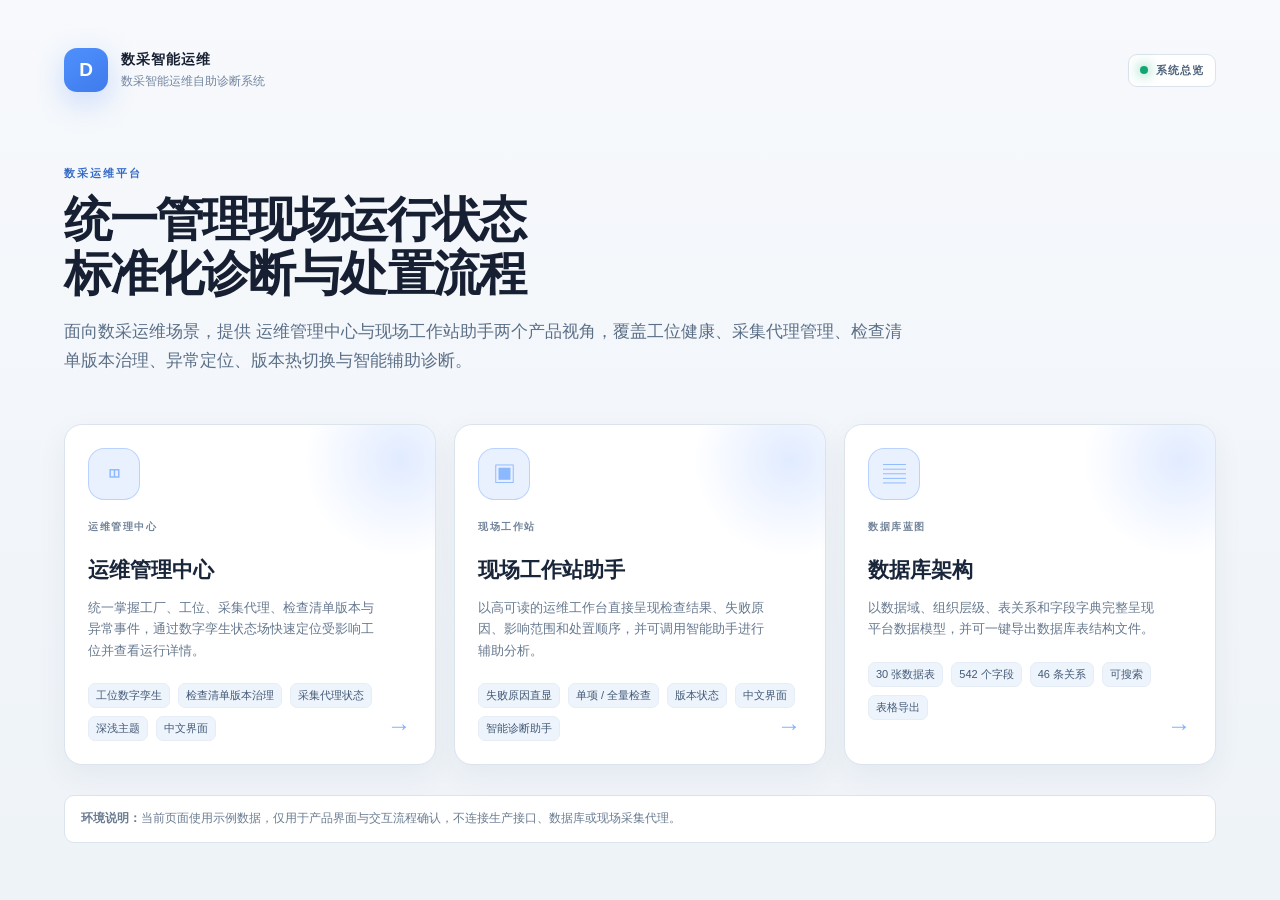
==== commit 5d58ea89: "Add files via upload" ====
--- a/index.html
+++ b/index.html
@@ -1,51 +1,58 @@
 <!DOCTYPE html>
-<html lang="zh-CN" data-theme="light">
+
+<html data-theme="light" lang="zh-CN">
 <head>
-  <meta charset="UTF-8" />
-  <meta name="viewport" content="width=device-width,initial-scale=1" />
-  <title>数采智能运维自助诊断系统</title>
-  <link rel="stylesheet" href="assets/styles.css" />
+<meta charset="utf-8"/>
+<meta content="width=device-width,initial-scale=1" name="viewport"/>
+<title>数采智能运维自助诊断系统</title>
+<link href="assets/styles.css" rel="stylesheet"/>
 </head>
 <body class="product-entry-body">
-  <main class="entry-page official-entry-page">
-    <div class="entry-shell">
-      <div class="entry-brand official-entry-brand">
-        <div class="logo-block">D</div>
-        <div>
-          <div style="font-weight:800;letter-spacing:.07em">DATA COLLECTION OPS</div>
-          <div class="muted" style="font-size:12px;margin-top:4px">数采智能运维自助诊断系统</div>
-        </div>
-        <div class="entry-status" style="margin-left:auto"><span class="dot green"></span> SYSTEM OVERVIEW</div>
-      </div>
-
-      <section class="entry-hero official-entry-hero">
-        <div class="section-eyebrow">DATA COLLECTION OPERATIONS</div>
-        <h1>统一管理现场运行状态<br/>标准化诊断与处置流程</h1>
-        <p>面向数采运维场景，提供 Web 管理中心与现场工作站助手两个产品视角，覆盖工位健康、Agent 管理、Checklist 版本治理、异常定位、版本热切换与智能辅助诊断。</p>
-      </section>
-
-      <section class="entry-cards official-entry-cards">
-        <a class="entry-card card official-entry-card" href="web-console.html">
-          <div class="entry-card-icon">◫</div>
-          <div class="entry-card-kicker">MANAGEMENT CONSOLE</div>
-          <h2>Web 管理中心</h2>
-          <p>统一掌握工厂、工位、Agent、Checklist 版本与异常事件，通过数字孪生状态场快速定位受影响工位并查看运行详情。</p>
-          <div class="entry-features"><span class="tag">工位数字孪生</span><span class="tag">Checklist 版本治理</span><span class="tag">Agent 状态</span><span class="tag">深浅主题</span><span class="tag">四语界面</span></div>
-          <span class="entry-arrow">→</span>
-        </a>
-        <a class="entry-card card official-entry-card" href="workstation-assistant.html">
-          <div class="entry-card-icon">▣</div>
-          <div class="entry-card-kicker">WORKSTATION ASSISTANT</div>
-          <h2>现场工作站助手</h2>
-          <p>以高可读的运维工作台直接呈现检查结果、失败原因、影响范围和处置顺序，并可调用智能助手进行辅助分析。</p>
-          <div class="entry-features"><span class="tag">失败原因直显</span><span class="tag">单项 / 全量检查</span><span class="tag">版本状态</span><span class="tag">四语界面</span><span class="tag">Dify 智能助手</span></div>
-          <span class="entry-arrow">→</span>
-        </a>
-      </section>
-      <div class="environment-note"><b>环境说明：</b>当前页面使用示例数据，仅用于产品界面与交互流程确认，不连接生产 API、数据库或现场 Agent。</div>
-    </div>
-  </main>
-  <script src="assets/jquery-3.6.1.min.js"></script>
-  <script src="assets/common.js"></script>
+<main class="entry-page official-entry-page">
+<div class="entry-shell">
+<div class="entry-brand official-entry-brand">
+<div class="logo-block">D</div>
+<div>
+<div style="font-weight:800;letter-spacing:.07em">数采智能运维</div>
+<div class="muted" style="font-size:12px;margin-top:4px">数采智能运维自助诊断系统</div>
+</div>
+<div class="entry-status" style="margin-left:auto"><span class="dot green"></span> 系统总览</div>
+</div>
+<section class="entry-hero official-entry-hero">
+<div class="section-eyebrow">数采运维平台</div>
+<h1>统一管理现场运行状态<br/>标准化诊断与处置流程</h1>
+<p>面向数采运维场景，提供 运维管理中心与现场工作站助手两个产品视角，覆盖工位健康、采集代理管理、检查清单版本治理、异常定位、版本热切换与智能辅助诊断。</p>
+</section>
+<section class="entry-cards official-entry-cards">
+<a class="entry-card card official-entry-card" href="web-console.html">
+<div class="entry-card-icon">◫</div>
+<div class="entry-card-kicker">运维管理中心</div>
+<h2>运维管理中心</h2>
+<p>统一掌握工厂、工位、采集代理、检查清单版本与异常事件，通过数字孪生状态场快速定位受影响工位并查看运行详情。</p>
+<div class="entry-features"><span class="tag">工位数字孪生</span><span class="tag">检查清单版本治理</span><span class="tag">采集代理状态</span><span class="tag">深浅主题</span><span class="tag">中文界面</span></div>
+<span class="entry-arrow">→</span>
+</a>
+<a class="entry-card card official-entry-card" href="workstation-assistant.html">
+<div class="entry-card-icon">▣</div>
+<div class="entry-card-kicker">现场工作站</div>
+<h2>现场工作站助手</h2>
+<p>以高可读的运维工作台直接呈现检查结果、失败原因、影响范围和处置顺序，并可调用智能助手进行辅助分析。</p>
+<div class="entry-features"><span class="tag">失败原因直显</span><span class="tag">单项 / 全量检查</span><span class="tag">版本状态</span><span class="tag">中文界面</span><span class="tag">智能诊断助手</span></div>
+<span class="entry-arrow">→</span>
+</a>
+<a class="entry-card card official-entry-card" href="database-schema.html">
+<div class="entry-card-icon">▤</div>
+<div class="entry-card-kicker">数据库蓝图</div>
+<h2>数据库架构</h2>
+<p>以数据域、组织层级、表关系和字段字典完整呈现平台数据模型，并可一键导出数据库表结构文件。</p>
+<div class="entry-features"><span class="tag">30 张数据表</span><span class="tag">542 个字段</span><span class="tag">46 条关系</span><span class="tag">可搜索</span><span class="tag">表格导出</span></div>
+<span class="entry-arrow">→</span>
+</a>
+</section>
+<div class="environment-note"><b>环境说明：</b>当前页面使用示例数据，仅用于产品界面与交互流程确认，不连接生产接口、数据库或现场采集代理。</div>
+</div>
+</main>
+<script src="assets/jquery-3.6.1.min.js"></script>
+<script src="assets/common.js"></script>
 </body>
 </html>
--- a/assets/styles.css
+++ b/assets/styles.css
@@ -276,3 +276,546 @@
 [data-theme="light"] .official-assistant .assistant-footnote{color:#7a8ca1}
 [data-theme="light"] .official-pet-launcher .pet-notify{border-color:#eef3f8}
 [data-theme="dark"] .official-pet-launcher .pet-notify{border-color:#111923}
+
+/* =========================================================
+   WPF DEMO · single-screen workstation layout
+   Main viewport never scrolls vertically. Only checklist items may scroll.
+   ========================================================= */
+.official-wpf-body{
+  width:100vw;
+  height:100vh;
+  min-height:0;
+  padding:12px;
+  overflow:hidden;
+}
+.official-wpf-window{
+  width:100%;
+  height:100%;
+  min-height:0;
+  max-width:1880px;
+  max-height:1040px;
+  grid-template-rows:58px minmax(0,1fr);
+}
+.official-titlebar{
+  min-height:0;
+  padding-left:16px;
+}
+.official-brand{gap:10px}
+.official-brand-title{font-size:14px}
+.official-brand-sub{font-size:9px}
+.official-station-context{gap:8px;margin-right:14px;min-width:0}
+.official-station-context .status-pill{white-space:nowrap}
+.official-title-actions{gap:7px;min-width:0}
+.official-language-switch{height:32px}
+.official-titlebar .window-control{width:40px}
+
+.official-wpf-content{
+  min-height:0;
+  height:100%;
+  padding:10px;
+  gap:10px;
+  overflow:hidden;
+  grid-template-rows:94px minmax(0,1fr) 50px;
+}
+
+.official-status-overview{
+  min-height:0;
+  height:94px;
+  grid-template-columns:minmax(320px,1.05fr) minmax(430px,1.05fr) 180px;
+  gap:14px;
+  padding:11px 14px;
+  border-radius:12px;
+  overflow:hidden;
+}
+.official-health-summary{gap:12px;min-width:0}
+.health-symbol{width:46px;height:46px;border-radius:11px;font-size:24px;flex:none}
+.official-health-line{gap:8px;margin-top:1px;min-width:0}
+.official-health-line strong{font-size:23px;white-space:nowrap}
+.official-health-line .active-chip{white-space:nowrap}
+.official-health-summary p{
+  max-width:540px;
+  margin:3px 0 0;
+  font-size:11px;
+  line-height:1.35;
+  white-space:nowrap;
+  overflow:hidden;
+  text-overflow:ellipsis;
+}
+.official-overview-metrics{min-width:0;height:58px;align-items:center}
+.official-overview-metrics article{min-width:0;padding:1px 11px}
+.official-overview-metrics span,.official-overview-metrics small{font-size:10px;white-space:nowrap}
+.official-overview-metrics strong{font-size:18px;margin:4px 0 2px;white-space:nowrap}
+.official-runall{
+  width:100%;
+  height:56px;
+  min-width:0;
+  border-radius:10px;
+  gap:10px;
+  padding:0 12px;
+  box-shadow:0 6px 14px rgba(47,111,237,.16);
+}
+.official-runall b{font-size:13px;white-space:nowrap}
+.official-runall small{font-size:9px;white-space:nowrap}
+.official-runall .runall-icon{width:27px;height:27px;border-radius:7px;flex:none}
+
+.official-workspace{
+  min-height:0;
+  height:100%;
+  grid-template-columns:minmax(310px,28%) minmax(0,1fr);
+  gap:10px;
+  overflow:hidden;
+}
+.official-checklist-panel,.official-diagnosis-panel{
+  min-height:0;
+  height:100%;
+  border-radius:12px;
+  overflow:hidden;
+}
+
+/* Checklist header + footer are fixed. Only this middle list can scroll. */
+.official-checklist-panel{
+  padding:14px;
+  grid-template-rows:auto minmax(0,1fr) auto;
+}
+.official-panel-head{margin-bottom:9px;gap:10px}
+.official-panel-head h2{font-size:19px;margin:1px 0 3px}
+.official-panel-head p{
+  max-width:300px;
+  font-size:10px;
+  line-height:1.35;
+  white-space:nowrap;
+  overflow:hidden;
+  text-overflow:ellipsis;
+}
+.official-panel-head .section-eyebrow{font-size:9px}
+.panel-count{padding:5px 7px;font-size:10px;border-radius:7px;white-space:nowrap}
+.official-check-nav{
+  min-height:0;
+  overflow-y:auto;
+  overflow-x:hidden;
+  overscroll-behavior:contain;
+  scrollbar-gutter:stable;
+  padding-right:5px;
+  gap:7px;
+}
+.official-check-nav::-webkit-scrollbar{width:6px}
+.official-check-nav::-webkit-scrollbar-track{background:transparent}
+.official-check-nav::-webkit-scrollbar-thumb{background:rgba(115,134,161,.35);border-radius:999px}
+.official-check-nav::-webkit-scrollbar-thumb:hover{background:rgba(115,134,161,.55)}
+.official-check-item{
+  min-height:68px;
+  padding:9px 11px;
+  border-radius:9px;
+  gap:10px;
+  flex:none;
+}
+.official-check-item .nav-main b{font-size:14px}
+.official-check-item .nav-main small{font-size:10px;margin-top:3px}
+.official-check-item .nav-state{font-size:12px}
+.official-check-item .nav-arrow{font-size:21px}
+.official-checklist-summary{
+  padding-top:8px;
+  margin-top:8px;
+  gap:6px;
+}
+.official-checklist-summary>div{padding:7px 8px;border-radius:8px;gap:6px}
+.official-checklist-summary span:not(.dot){font-size:10px}
+.official-checklist-summary strong{font-size:15px}
+
+/* Diagnosis stays fully visible; it never becomes its own scroll container. */
+.official-diagnosis-panel{
+  padding:15px 16px;
+  display:grid;
+  grid-template-rows:auto auto minmax(0,1fr) auto;
+  gap:9px;
+  overflow:hidden;
+}
+.official-diagnosis-header{gap:14px;min-height:0}
+.diagnosis-title-wrap{min-width:0}
+.diagnosis-kicker{font-size:10px}
+.official-diagnosis-title{gap:8px;margin-top:3px;min-width:0}
+.official-diagnosis-title h1{
+  min-width:0;
+  font-size:22px;
+  line-height:1.2;
+  white-space:nowrap;
+  overflow:hidden;
+  text-overflow:ellipsis;
+}
+.official-diagnosis-header p{
+  max-width:760px;
+  font-size:11px;
+  line-height:1.35;
+  margin:4px 0 0;
+  white-space:nowrap;
+  overflow:hidden;
+  text-overflow:ellipsis;
+}
+.diagnosis-top-actions{flex:none;gap:7px}
+.diagnosis-top-actions .detail-btn{padding:8px 11px;font-size:11px;white-space:nowrap}
+.official-diagnosis-metrics{gap:7px;min-height:0}
+.official-diagnosis-metrics article{padding:8px 11px;border-radius:8px;min-width:0}
+.official-diagnosis-metrics span{font-size:9px}
+.official-diagnosis-metrics strong{font-size:13px;margin-top:3px}
+
+.official-diagnosis-grid{
+  min-height:0;
+  height:100%;
+  grid-template-columns:minmax(0,1.45fr) minmax(245px,.72fr);
+  gap:8px;
+  overflow:hidden;
+}
+.official-reason-card,.official-impact-card{
+  min-height:0;
+  height:100%;
+  border-radius:9px;
+  overflow:hidden;
+}
+.official-reason-card{padding:12px 13px!important}
+.official-reason-card .reason-head{font-size:11px;gap:8px}
+.official-reason-card .reason-code{font-size:9px;padding:4px 6px}
+.official-reason-card .reason-message{
+  font-size:16px;
+  line-height:1.32;
+  margin-top:9px;
+}
+.official-reason-card .reason-explain{
+  font-size:11px;
+  line-height:1.48;
+  margin-top:7px;
+}
+.official-impact-card{padding:12px 13px}
+.official-impact-card .card-mini-title{font-size:10px}
+.official-impact-card .impact-value{font-size:14px;line-height:1.35;margin-top:7px}
+.official-impact-card .impact-note{font-size:10px;line-height:1.45;margin-top:6px}
+.scope-tag{margin-top:8px;padding:4px 6px;font-size:9px;border-radius:6px}
+
+.official-action-card{
+  min-height:0;
+  padding:10px 12px;
+  border-radius:9px;
+  overflow:hidden;
+}
+.official-action-card .action-head h3{font-size:14px;margin:1px 0 0}
+.official-action-card .section-eyebrow{font-size:8px}
+.action-priority{font-size:9px;padding:4px 7px;border-radius:6px;white-space:nowrap}
+.official-action-steps{
+  grid-template-columns:repeat(3,minmax(0,1fr));
+  gap:7px;
+  margin-top:7px;
+}
+.official-action-steps .action-step{
+  min-width:0;
+  gap:8px;
+  padding:8px 9px;
+  border-radius:8px;
+}
+.official-action-steps .action-step>span{width:25px;height:25px;border-radius:7px;font-size:9px}
+.official-action-steps b{font-size:11px;line-height:1.25}
+.official-action-steps small{
+  font-size:9px;
+  line-height:1.35;
+  margin-top:3px;
+  display:-webkit-box;
+  -webkit-box-orient:vertical;
+  -webkit-line-clamp:2;
+  overflow:hidden;
+}
+
+.official-runtime-rail{
+  min-height:0;
+  height:50px;
+  grid-template-columns:1.55fr 1.25fr .55fr .55fr .7fr .92fr;
+  border-radius:9px;
+  overflow:hidden;
+}
+.official-runtime-rail .rail-item{
+  min-width:0;
+  height:100%;
+  padding:6px 10px;
+  display:flex;
+  flex-direction:column;
+  justify-content:center;
+}
+.official-runtime-rail .rail-item span{font-size:9px}
+.official-runtime-rail .rail-item strong{
+  min-width:0;
+  font-size:10px;
+  margin-top:2px;
+  white-space:nowrap;
+  overflow:hidden;
+  text-overflow:ellipsis;
+}
+.official-runtime-rail .rail-item:first-child{display:grid;grid-template-columns:1fr auto;grid-template-rows:auto auto;column-gap:6px;align-content:center}
+.official-runtime-rail .rail-item:first-child span{grid-column:1/3}
+.official-runtime-rail .rail-item:first-child strong{grid-column:1}
+.official-runtime-rail .rail-item:first-child button{grid-column:2;grid-row:2;padding:2px 6px;font-size:9px;border-radius:5px}
+
+.official-pet-launcher{right:24px;bottom:66px}
+.official-assistant{top:70px;right:14px;bottom:66px;width:min(420px,calc(100% - 28px))}
+
+/* Narrow desktop: preserve horizontal diagnosis composition instead of stacking. */
+@media(max-width:1500px){
+  .official-status-overview{grid-template-columns:minmax(300px,.95fr) minmax(410px,1.05fr) 168px;gap:10px}
+  .official-overview-metrics article{padding:1px 8px}
+  .official-workspace{grid-template-columns:minmax(300px,27%) minmax(0,1fr)}
+  .official-diagnosis-grid{grid-template-columns:minmax(0,1.4fr) minmax(225px,.68fr)}
+  .official-action-steps{grid-template-columns:repeat(3,minmax(0,1fr))}
+  .official-runtime-rail{grid-template-columns:1.4fr 1.15fr repeat(4,.62fr)}
+}
+
+@media(max-width:1380px){
+  .official-wpf-body{padding:8px}
+  .official-wpf-window{border-radius:10px}
+  .official-titlebar{grid-template-columns:minmax(240px,1fr) auto auto;padding-left:12px}
+  .official-station-context{gap:6px;margin-right:8px}
+  .official-station-context .status-pill{padding:5px 7px;font-size:10px}
+  .station-name{font-size:11px;padding-right:7px}
+  .compact-theme button{padding:4px 6px;font-size:10px}
+  .official-language-switch{height:30px}
+  .official-status-overview{grid-template-columns:minmax(285px,.9fr) minmax(390px,1.05fr) 158px;padding:9px 11px}
+  .official-health-line strong{font-size:21px}
+  .official-overview-metrics article{padding:1px 6px}
+  .official-runall{height:52px;padding:0 9px}
+  .official-workspace{grid-template-columns:300px minmax(0,1fr)}
+  .official-checklist-panel{padding:12px}
+  .official-diagnosis-panel{padding:13px 14px}
+  .official-diagnosis-title h1{font-size:20px}
+  .official-diagnosis-grid{grid-template-columns:minmax(0,1.38fr) minmax(220px,.7fr)}
+  .official-reason-card .reason-message{font-size:15px}
+  .official-impact-card .impact-value{font-size:13px}
+}
+
+/* Compact-height mode for 1366x768-class workstation screens. */
+@media(max-height:850px){
+  .official-wpf-body{padding:8px}
+  .official-wpf-window{grid-template-rows:54px minmax(0,1fr);border-radius:10px}
+  .official-wpf-content{
+    padding:8px;
+    gap:8px;
+    grid-template-rows:84px minmax(0,1fr) 44px;
+  }
+  .official-status-overview{height:84px;padding:8px 11px;gap:10px}
+  .health-symbol{width:40px;height:40px;font-size:21px}
+  .official-health-line strong{font-size:20px}
+  .official-health-summary p{font-size:10px;margin-top:2px}
+  .official-overview-metrics{height:50px}
+  .official-overview-metrics span,.official-overview-metrics small{font-size:9px}
+  .official-overview-metrics strong{font-size:16px;margin:2px 0 1px}
+  .official-runall{height:48px}
+  .official-runall .runall-icon{width:24px;height:24px}
+  .official-workspace{gap:8px}
+  .official-checklist-panel{padding:10px}
+  .official-panel-head{margin-bottom:6px}
+  .official-panel-head h2{font-size:17px;margin:0 0 2px}
+  .official-panel-head p{font-size:9px}
+  .panel-count{padding:4px 6px;font-size:9px}
+  .official-check-nav{gap:5px}
+  .official-check-item{min-height:58px;padding:7px 9px;gap:8px}
+  .official-check-item .nav-main b{font-size:12px}
+  .official-check-item .nav-main small{font-size:9px;margin-top:2px}
+  .official-check-item .nav-state{font-size:11px}
+  .official-checklist-summary{padding-top:6px;margin-top:6px}
+  .official-checklist-summary>div{padding:5px 7px}
+  .official-checklist-summary strong{font-size:13px}
+  .official-diagnosis-panel{padding:10px 11px;gap:6px}
+  .official-diagnosis-title{margin-top:1px}
+  .official-diagnosis-title h1{font-size:18px}
+  .official-diagnosis-header p{font-size:10px;margin-top:2px}
+  .diagnosis-top-actions .detail-btn{padding:6px 8px;font-size:10px}
+  .official-diagnosis-metrics{gap:5px}
+  .official-diagnosis-metrics article{padding:6px 8px}
+  .official-diagnosis-metrics strong{font-size:12px;margin-top:2px}
+  .official-diagnosis-grid{gap:6px}
+  .official-reason-card{padding:9px 10px!important}
+  .official-reason-card .reason-message{font-size:13px;line-height:1.25;margin-top:5px}
+  .official-reason-card .reason-explain{font-size:9.5px;line-height:1.35;margin-top:4px}
+  .official-impact-card{padding:9px 10px}
+  .official-impact-card .impact-value{font-size:12px;line-height:1.25;margin-top:4px}
+  .official-impact-card .impact-note{font-size:9px;line-height:1.3;margin-top:4px}
+  .scope-tag{margin-top:5px;padding:3px 5px;font-size:8px}
+  .official-action-card{padding:7px 9px}
+  .official-action-card .action-head h3{font-size:12px}
+  .action-priority{font-size:8px;padding:3px 5px}
+  .official-action-steps{gap:5px;margin-top:5px}
+  .official-action-steps .action-step{padding:6px 7px;gap:6px}
+  .official-action-steps .action-step>span{width:22px;height:22px;font-size:8px}
+  .official-action-steps b{font-size:10px}
+  .official-action-steps small{font-size:8px;line-height:1.25;margin-top:2px}
+  .official-runtime-rail{height:44px}
+  .official-runtime-rail .rail-item{padding:4px 8px}
+  .official-runtime-rail .rail-item span{font-size:8px}
+  .official-runtime-rail .rail-item strong{font-size:9px;margin-top:1px}
+  .official-pet-launcher{bottom:56px}
+  .official-assistant{top:62px;bottom:56px}
+}
+
+/* ===== Database Blueprint ===== */
+.db-page .content{max-width:1760px}
+.db-page .nav-item{border:1px solid transparent}
+.db-content{padding-bottom:34px}
+.db-hero{margin-bottom:14px}
+.db-hero h1{font-size:32px}
+.db-hero p{max-width:820px}
+.db-export-btn{display:inline-flex;align-items:center;gap:8px;white-space:nowrap}
+.db-kpi-grid{display:grid;grid-template-columns:repeat(4,minmax(0,1fr));gap:12px;margin-bottom:12px}
+.db-kpi-card{padding:16px 18px;min-height:104px;position:relative;overflow:hidden}
+.db-kpi-card:after{content:"";position:absolute;right:-28px;bottom:-38px;width:110px;height:110px;border-radius:50%;background:radial-gradient(circle,rgba(79,140,255,.14),transparent 68%)}
+.db-kpi-top{display:flex;align-items:center;justify-content:space-between;color:var(--muted);font-size:11px;text-transform:uppercase;letter-spacing:.08em}
+.db-kpi-top i{width:8px;height:8px;border-radius:50%;background:var(--cyan);box-shadow:0 0 14px rgba(39,211,194,.5)}
+.db-kpi-card strong{display:block;font-size:31px;margin-top:7px;letter-spacing:-.04em}.db-kpi-card small{display:block;color:var(--muted);font-size:9px;letter-spacing:.12em;margin-top:3px}
+.db-architecture-grid{display:grid;grid-template-columns:minmax(0,1.42fr) minmax(420px,.78fr);gap:12px;margin-bottom:12px}
+.db-domain-board,.db-org-card{padding:18px;min-height:260px;overflow:hidden}
+.db-card-head{display:flex;align-items:flex-start;justify-content:space-between;gap:12px}.db-card-head h2{font-size:19px;margin:3px 0 0}.db-subtle-badge{font-size:9px;color:var(--muted);border:1px solid var(--line);background:var(--panel-3);border-radius:7px;padding:5px 7px;letter-spacing:.06em;white-space:nowrap}
+.db-domain-flow{display:flex;align-items:stretch;gap:7px;margin-top:18px}
+.db-domain-node{position:relative;flex:1;min-width:0;border:1px solid var(--line);border-radius:13px;padding:13px 11px;background:linear-gradient(145deg,var(--panel-2),var(--panel-3));cursor:pointer;transition:.18s;overflow:hidden}
+.db-domain-node:hover{transform:translateY(-2px);border-color:color-mix(in srgb,var(--brand) 65%,var(--line));box-shadow:0 9px 26px rgba(32,73,122,.11)}
+.db-domain-node:after{content:"";position:absolute;right:-25px;top:-28px;width:84px;height:84px;border-radius:50%;background:rgba(79,140,255,.09)}
+.db-domain-icon{width:34px;height:34px;border-radius:10px;display:grid;place-items:center;font-weight:800;font-size:10px;background:rgba(79,140,255,.12);border:1px solid rgba(79,140,255,.23);color:#7eafff}
+.db-domain-copy{margin-top:10px;min-width:0}.db-domain-copy b{font-size:12px;display:block;white-space:nowrap;overflow:hidden;text-overflow:ellipsis}.db-domain-copy span{display:block;color:var(--brand-2);font-size:8px;letter-spacing:.08em;margin-top:5px}.db-domain-copy small{display:-webkit-box;-webkit-line-clamp:2;-webkit-box-orient:vertical;overflow:hidden;color:var(--muted);font-size:9px;line-height:1.35;margin-top:6px}.db-domain-node em{position:absolute;right:8px;top:9px;color:var(--muted);font-size:7px;font-style:normal;letter-spacing:.08em}.db-domain-arrow{display:grid;place-items:center;color:var(--muted);font-size:15px;flex:none}
+.db-schema-cfg .db-domain-icon,.db-schema-code.db-schema-cfg{background:rgba(79,140,255,.12);color:#4f8cff;border-color:rgba(79,140,255,.28)}
+.db-schema-agent .db-domain-icon,.db-schema-code.db-schema-agent{background:rgba(39,211,194,.12);color:var(--cyan);border-color:rgba(39,211,194,.28)}
+.db-schema-monitor .db-domain-icon,.db-schema-code.db-schema-monitor{background:rgba(245,191,79,.12);color:var(--yellow);border-color:rgba(245,191,79,.28)}
+.db-schema-localization .db-domain-icon,.db-schema-code.db-schema-localization{background:rgba(142,125,255,.12);color:var(--purple);border-color:rgba(142,125,255,.28)}
+.db-schema-audit .db-domain-icon,.db-schema-code.db-schema-audit{background:rgba(255,109,119,.10);color:var(--red);border-color:rgba(255,109,119,.25)}
+.db-flow-note{margin-top:13px;display:flex;align-items:center;gap:8px;color:var(--muted);font-size:10px;border-top:1px solid var(--line-soft);padding-top:11px}.db-pulse-dot{width:7px;height:7px;border-radius:50%;background:var(--green);box-shadow:0 0 12px rgba(56,214,164,.4)}
+.db-org-chain{display:flex;align-items:center;justify-content:space-between;gap:3px;margin-top:20px}.db-org-node{min-width:0;flex:1;border:1px solid var(--line);background:var(--panel-3);border-radius:10px;padding:9px 6px;text-align:center;position:relative}.db-org-node span{display:block;font-size:7px;color:var(--muted);letter-spacing:.12em}.db-org-node b{display:block;font-size:10px;margin-top:4px;white-space:nowrap;overflow:hidden;text-overflow:ellipsis}.db-org-node small{display:block;color:var(--brand-2);font-size:7px;margin-top:3px}.db-org-chain>i{color:var(--muted);font-size:13px;font-style:normal;flex:none}.db-org-foot{display:grid;grid-template-columns:auto 1fr;gap:5px 8px;border-top:1px solid var(--line-soft);margin-top:14px;padding-top:10px;font-size:9px}.db-org-foot b{font-family:Consolas,monospace;color:var(--text-2)}.db-org-foot span{color:var(--muted)}
+.db-explorer{display:grid;grid-template-columns:330px minmax(0,1fr);gap:12px;min-height:650px;align-items:stretch}
+.db-table-nav{padding:14px;display:grid;grid-template-rows:auto auto auto minmax(0,1fr);min-height:0;overflow:hidden}.db-explorer-title{display:flex;justify-content:space-between;align-items:flex-start}.db-explorer-title h2{font-size:18px;margin:3px 0 0}.db-table-count{min-width:32px;height:28px;border-radius:9px;border:1px solid var(--line);background:var(--panel-3);display:grid;place-items:center;font-size:11px;font-weight:700;color:var(--brand-2)}
+.db-search-wrap{height:38px;display:flex;align-items:center;gap:7px;border:1px solid var(--line);border-radius:10px;background:var(--panel-3);padding:0 10px;margin-top:12px}.db-search-wrap span{font-size:16px;color:var(--muted)}.db-search-wrap input{border:0;outline:0;background:transparent;color:var(--text);width:100%;min-width:0;font-size:11px}.db-search-wrap input::placeholder{color:var(--muted)}
+.db-schema-filter{display:flex;gap:5px;flex-wrap:wrap;margin:9px 0}.db-schema-filter button{border:1px solid var(--line);background:var(--panel-3);color:var(--muted);border-radius:7px;padding:5px 7px;font-size:9px;cursor:pointer}.db-schema-filter button span{opacity:.7;margin-left:3px}.db-schema-filter button.active{border-color:rgba(79,140,255,.45);background:rgba(79,140,255,.10);color:var(--brand-2)}
+.db-table-list{overflow:auto;padding-right:3px;min-height:0}.db-table-group{margin-bottom:9px}.db-table-group-title{display:flex;justify-content:space-between;align-items:center;padding:5px 5px;color:var(--muted);font-size:8px;text-transform:uppercase;letter-spacing:.12em}.db-table-group-title small{font-size:8px}.db-table-item{width:100%;display:grid;grid-template-columns:28px 1fr auto;gap:8px;align-items:center;border:1px solid transparent;background:transparent;border-radius:9px;padding:8px 8px;text-align:left;cursor:pointer;transition:.14s}.db-table-item:hover{background:var(--panel-3);border-color:var(--line-soft)}.db-table-item.active{background:rgba(79,140,255,.10);border-color:rgba(79,140,255,.28)}.db-table-glyph{width:26px;height:26px;border-radius:7px;display:grid;place-items:center;background:var(--panel-3);border:1px solid var(--line-soft);color:var(--brand-2);font-size:11px}.db-table-copy{min-width:0}.db-table-copy b{display:block;font-size:10.5px;font-family:Consolas,"Segoe UI",monospace;white-space:nowrap;overflow:hidden;text-overflow:ellipsis}.db-table-copy small{display:block;font-size:8px;color:var(--muted);margin-top:3px}.db-table-chevron{color:var(--muted)}.db-empty{padding:40px 10px;text-align:center;color:var(--muted);font-size:11px}
+.db-table-detail{padding:0;overflow:hidden;display:grid;grid-template-rows:auto auto minmax(0,1fr) auto;min-width:0;min-height:0}.db-detail-head{padding:16px 18px 12px;display:flex;justify-content:space-between;align-items:center;gap:14px}.db-detail-title-wrap{display:flex;align-items:center;gap:11px;min-width:0}.db-schema-code{width:46px;height:46px;border:1px solid var(--line);border-radius:12px;display:grid;place-items:center;font-family:Consolas,monospace;font-size:10px;font-weight:800;text-transform:uppercase}.db-detail-name{font-family:Consolas,"Segoe UI",monospace;font-size:22px;font-weight:800;white-space:nowrap;overflow:hidden;text-overflow:ellipsis}.db-detail-purpose{font-size:10px;color:var(--muted);margin-top:4px;white-space:nowrap;overflow:hidden;text-overflow:ellipsis;max-width:760px}.db-detail-stats{display:flex;gap:7px}.db-detail-stats>span{min-width:60px;border:1px solid var(--line-soft);background:var(--panel-3);border-radius:9px;padding:7px 9px;text-align:center}.db-detail-stats b{display:block;font-size:14px}.db-detail-stats small{display:block;color:var(--muted);font-size:7px;margin-top:2px;letter-spacing:.06em}.db-detail-meta{height:38px;display:flex;align-items:center;gap:14px;padding:0 18px;border-top:1px solid var(--line-soft);border-bottom:1px solid var(--line-soft);background:var(--panel-2);font-size:9px;color:var(--muted)}.db-detail-meta b{color:var(--text-2);font-family:Consolas,monospace}.db-copy-name{margin-left:auto;color:var(--brand-2);cursor:pointer;font-weight:700}.db-copy-name:hover{text-decoration:underline}
+.db-fields-wrap{min-height:0;overflow:auto}.db-fields-table{width:100%;border-collapse:collapse;table-layout:fixed}.db-fields-table thead{position:sticky;top:0;z-index:2}.db-fields-table th{background:var(--panel);border-bottom:1px solid var(--line);color:var(--muted);font-size:8px;text-transform:uppercase;letter-spacing:.06em;padding:8px 9px;text-align:left}.db-fields-table td{border-bottom:1px solid var(--line-soft);padding:8px 9px;font-size:9px;vertical-align:middle}.db-fields-table tbody tr:hover{background:rgba(79,140,255,.035)}.db-fields-table th:nth-child(1){width:38px}.db-fields-table th:nth-child(2){width:220px}.db-fields-table th:nth-child(3){width:150px}.db-fields-table th:nth-child(4){width:70px}.db-fields-table th:nth-child(5){width:58px}.db-fields-table th:nth-child(6){width:250px}.db-fields-table code{font-family:Consolas,"SFMono-Regular",monospace;color:var(--text);font-size:9px}.db-ordinal{color:var(--muted);text-align:center}.db-type{color:#72a5ee;font-family:Consolas,monospace}.db-key{display:inline-grid;place-items:center;min-width:29px;padding:3px 5px;border-radius:5px;font-size:7px;font-weight:800}.db-key.pk{background:rgba(245,191,79,.13);color:var(--yellow)}.db-key.fk{background:rgba(79,140,255,.12);color:var(--brand-2)}.db-key.uq{background:rgba(142,125,255,.12);color:var(--purple)}.db-key.none{color:var(--muted)}.db-null{font-size:7px;font-weight:800}.db-null.yes{color:var(--muted)}.db-null.no{color:var(--green)}.db-ref-link{padding:0;border:0;background:transparent;color:var(--brand-2);font-family:Consolas,monospace;font-size:8px;cursor:pointer;text-align:left}.db-ref-link:hover{text-decoration:underline}.db-meaning{color:var(--text-2);line-height:1.35}.db-default{font-size:7px;color:var(--muted);margin-top:3px;white-space:nowrap;overflow:hidden;text-overflow:ellipsis;max-width:205px}
+.db-relation-panel{border-top:1px solid var(--line);padding:10px 14px;background:var(--panel-2)}.db-relation-head{display:flex;justify-content:space-between;align-items:center;font-size:9px}.db-relation-head span{color:var(--muted);font-size:8px}.db-relation-list{display:flex;gap:7px;overflow:auto;margin-top:7px;padding-bottom:2px}.db-relation-item{min-width:220px;max-width:330px;display:flex;gap:8px;align-items:center;border:1px solid var(--line-soft);background:var(--panel-3);border-radius:8px;padding:7px 8px;text-align:left;cursor:pointer}.db-relation-item>span{width:24px;height:24px;border-radius:7px;display:grid;place-items:center;background:rgba(79,140,255,.10);color:var(--brand-2);flex:none}.db-relation-item small{display:block;font-size:7px;color:var(--muted)}.db-relation-item b{display:block;font-family:Consolas,monospace;font-size:8px;margin-top:2px;white-space:nowrap;overflow:hidden;text-overflow:ellipsis}.db-relation-empty{color:var(--muted);font-size:9px;padding:4px}
+
+/* Entry: three official product views */
+.official-entry-cards:has(.entry-card:nth-child(3)){grid-template-columns:repeat(3,minmax(0,1fr));gap:18px}.official-entry-cards:has(.entry-card:nth-child(3)) .entry-card{min-height:286px;padding:23px}.official-entry-cards:has(.entry-card:nth-child(3)) .entry-card p{max-width:92%;font-size:13px}.official-entry-cards:has(.entry-card:nth-child(3)) .entry-card h2{font-size:21px}
+
+@media(max-width:1450px){.db-architecture-grid{grid-template-columns:1fr}.db-org-card{min-height:auto}.db-explorer{grid-template-columns:285px minmax(0,1fr)}.db-domain-flow{gap:5px}.db-domain-node{padding:11px 9px}.db-fields-table th:nth-child(6){width:210px}}
+@media(max-width:1150px){.db-kpi-grid{grid-template-columns:repeat(2,minmax(0,1fr))}.db-explorer{grid-template-columns:250px minmax(0,1fr)}.db-detail-stats{display:none}.db-fields-table th:nth-child(6),.db-fields-table td:nth-child(6){display:none}.official-entry-cards:has(.entry-card:nth-child(3)){grid-template-columns:1fr}}
+@media(max-width:820px){.db-explorer{grid-template-columns:1fr}.db-table-nav{max-height:420px}.db-domain-flow{display:grid;grid-template-columns:1fr 1fr}.db-domain-arrow{display:none}.db-org-chain{overflow:auto;justify-content:flex-start}.db-org-node{min-width:92px}.db-hero-actions{flex-wrap:wrap}.db-fields-table th:nth-child(7){width:260px}}
+
+
+/* Formal menu synchronization + management modules */
+.nav-formal-template{padding-bottom:10px}
+.nav-formal-template .nav-item{min-height:43px}
+.demo-module{scroll-margin-top:86px}
+.panel-mini-title{font-size:11px;text-transform:uppercase;letter-spacing:.08em;color:var(--muted);font-weight:700;margin-bottom:8px}
+.org-demo-layout{display:grid;grid-template-columns:minmax(330px,.9fr) minmax(480px,1.35fr);gap:18px}
+.org-tree-panel,.org-detail-panel{border:1px solid var(--border);background:var(--panel-2);border-radius:14px;padding:16px;min-width:0}
+.org-tree{display:flex;flex-direction:column;gap:4px}.org-node{display:flex;align-items:center;gap:9px;min-height:38px;border-radius:9px;padding:7px 10px;color:var(--text-2);position:relative}.org-node:hover,.org-node.active{background:rgba(79,140,255,.10);color:var(--text)}.org-node.level-2{padding-left:28px}.org-node.level-3{padding-left:46px}.org-node.level-4{padding-left:64px}.org-node.level-5{padding-left:82px}.org-node.level-6{padding-left:100px}.org-node.level-7{padding-left:118px}.org-node.level-8{padding-left:136px}.org-exp{width:16px;color:var(--muted)}.org-count{margin-left:auto;color:var(--muted);font-size:10px}.org-station-row b{font-size:12px}.org-alert-node{box-shadow:inset 3px 0 0 var(--red)}
+.org-path{padding:10px 12px;border-radius:9px;background:rgba(79,140,255,.07);color:var(--muted);font-size:11px;margin:11px 0 14px}.org-kpis{margin-bottom:14px}.org-alert-card{display:grid;grid-template-columns:auto 1fr auto;align-items:center;gap:12px;padding:13px;border:1px solid rgba(255,96,112,.24);background:rgba(255,96,112,.06);border-radius:11px}.org-governance{display:grid;grid-template-columns:repeat(4,1fr);gap:9px;margin-top:14px}.org-governance>div{padding:10px;border:1px solid var(--border);border-radius:9px;background:var(--panel)}.org-governance small{display:block;color:var(--muted);margin-bottom:4px}.org-governance strong{font-size:11px}
+.master-tabs{display:flex;gap:8px;border-bottom:1px solid var(--border);padding-bottom:12px;margin-bottom:16px}.master-tabs button{border:1px solid var(--border);background:transparent;color:var(--muted);border-radius:9px;padding:8px 12px;cursor:pointer}.master-tabs button.active{background:rgba(79,140,255,.12);border-color:rgba(79,140,255,.38);color:var(--blue)}.master-tabs b{margin-left:5px;font-size:10px}.master-data-grid{display:grid;grid-template-columns:repeat(4,1fr);gap:12px}.master-card{border:1px solid var(--border);border-radius:13px;background:var(--panel-2);padding:15px}.master-card>strong{display:block;font-size:22px;margin:12px 0 4px}.master-card small{color:var(--muted)}.mini-progress{height:5px;background:rgba(100,120,145,.14);border-radius:99px;margin-top:14px;overflow:hidden}.mini-progress span{display:block;height:100%;background:var(--green);border-radius:99px}.mini-progress.warn span{background:var(--red)}.mini-progress.amber span{background:var(--yellow)}
+.station-admin-table-wrap{overflow-x:auto}.station-admin-table td{vertical-align:middle}.station-admin-table .text-green,.station-admin-table .text-red{font-size:10px;margin-top:5px}
+.template-library-grid{display:grid;grid-template-columns:repeat(4,1fr);gap:13px}.template-card{border:1px solid var(--border);border-radius:14px;padding:16px;background:var(--panel-2);min-width:0}.template-card.featured{border-color:rgba(79,140,255,.45);box-shadow:0 10px 30px rgba(32,85,160,.08)}.template-card h3{margin:15px 0 7px}.template-card p{color:var(--muted);font-size:11px;line-height:1.65;min-height:54px}.template-icon{display:inline-flex;align-items:center;justify-content:center;height:34px;min-width:34px;padding:0 8px;border-radius:9px;background:rgba(79,140,255,.12);color:var(--blue);font-weight:800;font-size:10px}.template-stats{display:flex;gap:7px;flex-wrap:wrap;margin:14px 0}.template-stats span{font-size:10px;color:var(--muted);background:rgba(120,140,165,.08);border-radius:7px;padding:5px 7px}
+.alert-center-grid{display:grid;grid-template-columns:minmax(0,1.7fr) minmax(300px,.65fr);gap:16px}.alert-center-list{display:flex;flex-direction:column;gap:9px}.alert-center-item{display:grid;grid-template-columns:90px 1fr 44px auto;align-items:center;gap:12px;border:1px solid var(--border);border-radius:11px;padding:11px 12px;background:var(--panel-2)}.alert-center-item.critical{box-shadow:inset 3px 0 0 var(--red)}.alert-center-item.warning{box-shadow:inset 3px 0 0 var(--yellow)}.alert-center-item p{margin:4px 0 0;color:var(--muted);font-size:10px}.alert-severity{font-size:9px;font-weight:800;letter-spacing:.08em;color:var(--muted)}.critical .alert-severity{color:var(--red)}.warning .alert-severity{color:var(--yellow)}.alert-summary-card{border:1px solid rgba(79,140,255,.28);border-radius:13px;padding:16px;background:linear-gradient(145deg,rgba(79,140,255,.09),rgba(79,140,255,.02))}.alert-summary-card p{color:var(--muted);font-size:11px;line-height:1.65}.alert-metric{display:flex;align-items:center;justify-content:space-between;padding:8px 0;border-bottom:1px solid var(--border)}.alert-summary-card .btn{width:100%;margin-top:15px}
+@media(max-width:1400px){.org-demo-layout{grid-template-columns:1fr}.master-data-grid,.template-library-grid{grid-template-columns:repeat(2,1fr)}.alert-center-grid{grid-template-columns:1fr}.org-governance{grid-template-columns:repeat(2,1fr)}}
+@media(max-width:900px){.master-data-grid,.template-library-grid{grid-template-columns:1fr}.org-node.level-8{padding-left:90px}.alert-center-item{grid-template-columns:80px 1fr auto}.alert-center-item>span:nth-of-type(2){display:none}}
+
+
+/* =========================================================
+   老板演示 · 左侧导航精修 + 中文固定语言控件
+   ========================================================= */
+.sidebar{
+  padding:18px 14px 16px;
+  background:linear-gradient(180deg,#0e1d31 0%,#17283e 100%);
+  border-right:1px solid rgba(128,157,196,.18);
+  box-shadow:10px 0 30px rgba(13,31,52,.08);
+}
+[data-theme="light"] .sidebar{
+  background:linear-gradient(180deg,#122238 0%,#18283d 100%);
+  border-color:#d7e0ea;
+}
+.sidebar .brand{
+  min-height:64px;
+  padding:2px 10px 16px;
+  margin-bottom:8px;
+  border-bottom:1px solid rgba(185,205,230,.13);
+}
+.sidebar .brand-name{color:#f7fbff;font-size:15px;letter-spacing:.06em}
+.sidebar .brand-sub{color:#91a7c2;font-size:10px}
+.nav-formal-template{
+  padding:8px 3px 12px;
+  gap:3px;
+  scrollbar-width:thin;
+  scrollbar-color:rgba(157,181,211,.38) transparent;
+}
+.nav-formal-template::-webkit-scrollbar{width:5px}
+.nav-formal-template::-webkit-scrollbar-track{background:transparent}
+.nav-formal-template::-webkit-scrollbar-thumb{background:rgba(157,181,211,.35);border-radius:99px}
+.nav-section-label{
+  padding:8px 11px 5px;
+  color:#6f89a8;
+  font-size:10px;
+  font-weight:700;
+  letter-spacing:.12em;
+  user-select:none;
+}
+.nav-section-gap{margin-top:8px;padding-top:12px;border-top:1px solid rgba(185,205,230,.09)}
+.nav-formal-template .nav-item{
+  position:relative;
+  min-height:45px;
+  margin:0 2px;
+  padding:9px 12px 9px 10px;
+  gap:11px;
+  border:1px solid transparent;
+  border-radius:10px;
+  color:#c0cee0;
+  font-size:13px;
+  text-decoration:none;
+  transition:background .16s ease,border-color .16s ease,color .16s ease,transform .16s ease;
+}
+[data-theme="light"] .nav-formal-template .nav-item{color:#c0cee0}
+.nav-formal-template .nav-item:hover{
+  color:#f5f9ff;
+  background:rgba(96,151,226,.10);
+  border-color:rgba(126,170,229,.12);
+  transform:translateX(2px);
+}
+.nav-formal-template .nav-item.active{
+  color:#fff;
+  background:linear-gradient(90deg,rgba(58,119,207,.42),rgba(61,115,190,.18));
+  border-color:rgba(116,168,236,.30);
+  box-shadow:inset 0 0 0 1px rgba(255,255,255,.025),0 8px 20px rgba(3,12,26,.12);
+}
+.nav-formal-template .nav-item.active::before{
+  content:"";
+  position:absolute;
+  left:-5px;
+  top:9px;
+  bottom:9px;
+  width:3px;
+  border-radius:4px;
+  background:#5da2ff;
+  box-shadow:0 0 12px rgba(93,162,255,.58);
+}
+.nav-formal-template .nav-icon{
+  width:28px;
+  height:28px;
+  display:grid;
+  place-items:center;
+  flex:none;
+  border-radius:8px;
+  color:#8fb4e2;
+  background:rgba(112,155,210,.07);
+  font-size:14px;
+}
+.nav-formal-template .nav-item.active .nav-icon{color:#dcecff;background:rgba(88,151,236,.17)}
+.sidebar-footer{border-top:1px solid rgba(185,205,230,.12);padding-top:11px}
+.sidebar-footer .profile{border-radius:11px;background:rgba(255,255,255,.025)}
+.sidebar-footer .profile>div:last-child>div:first-child{color:#f5f8fc}
+.sidebar-footer .brand-sub{color:#8ea4bf}
+.language-fixed{
+  min-width:116px;
+  justify-content:center;
+  gap:8px;
+  padding:0 11px;
+  height:36px;
+  border:1px solid var(--line);
+  border-radius:10px;
+  background:var(--panel-3);
+  color:var(--text);
+}
+.language-fixed-label{font-size:12px;font-weight:650;white-space:nowrap}
+@media(max-width:1280px){.app-shell{grid-template-columns:220px 1fr}.nav-formal-template .nav-item{font-size:12px;padding-right:8px}}
